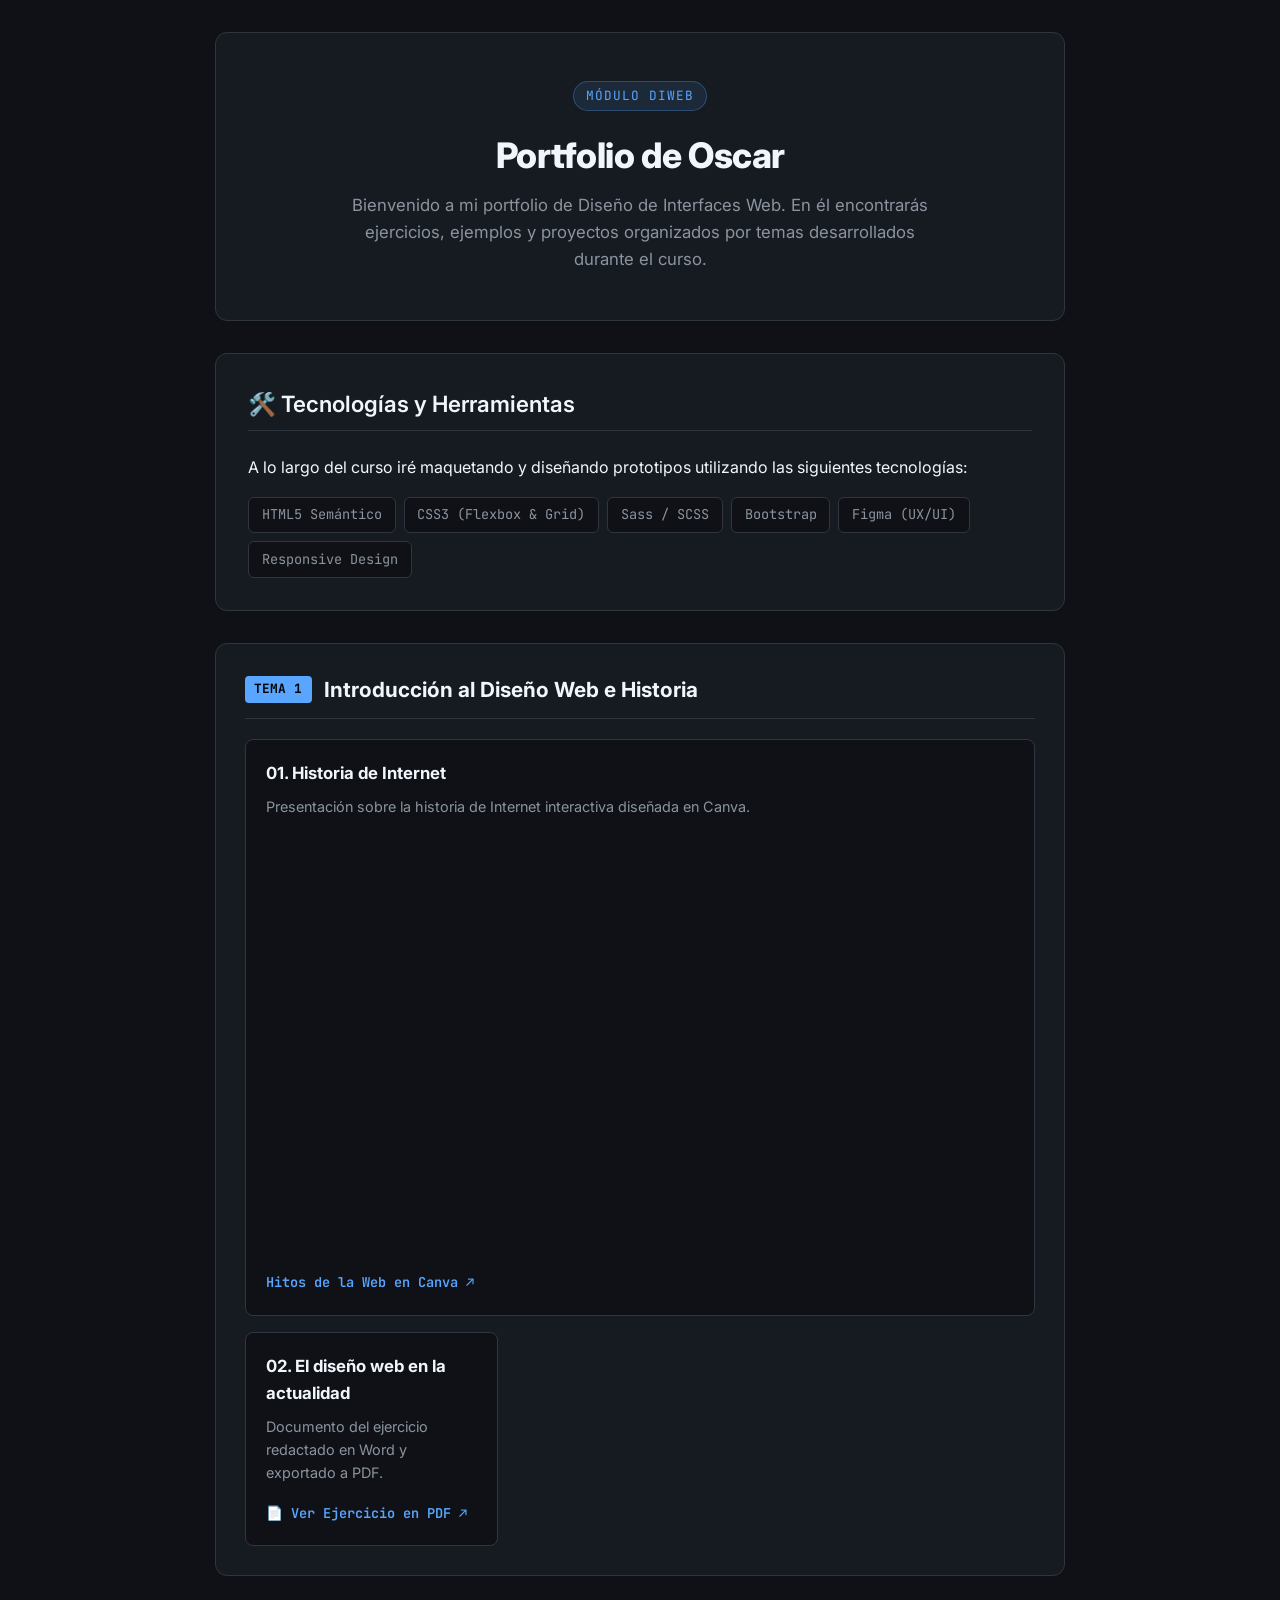
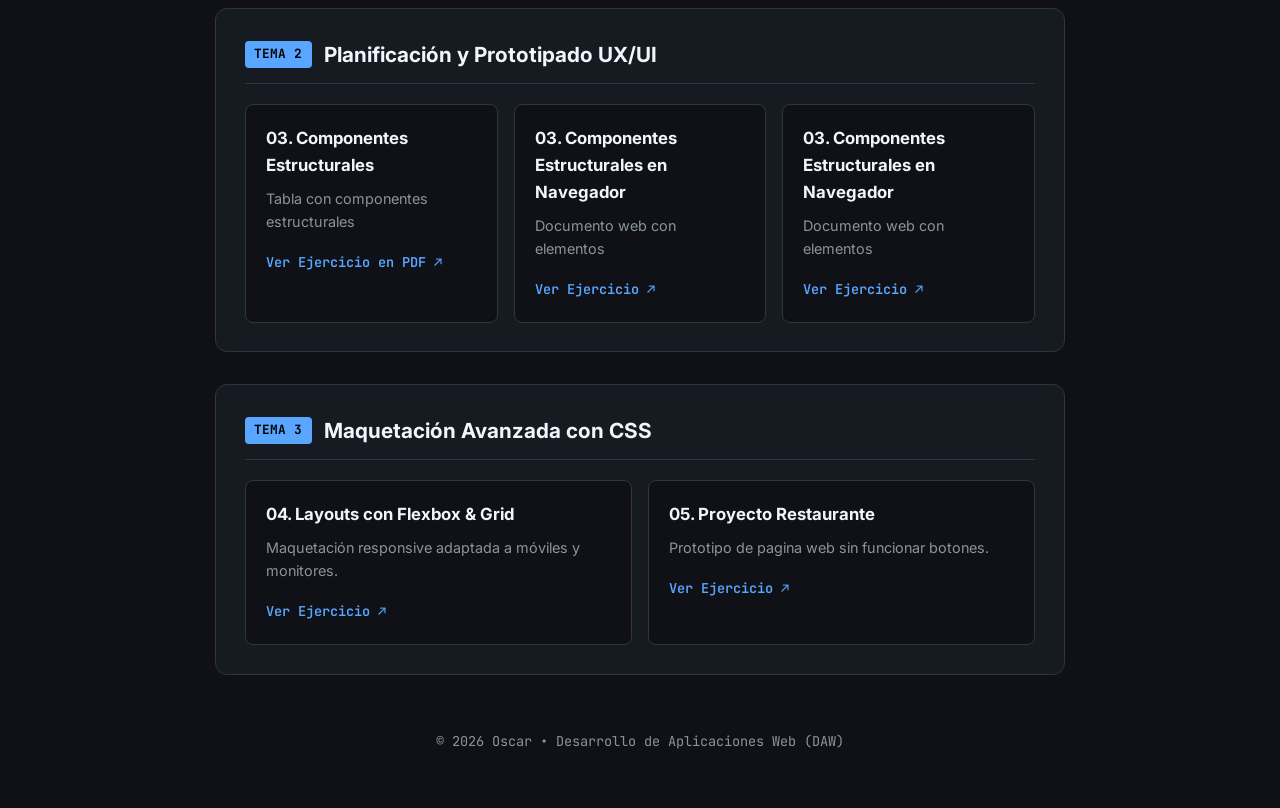
==== index.html @ 80ff9a22 "Update index.html" ====
<!DOCTYPE html>
<html lang="es">
<head>
  <meta charset="UTF-8">
  <meta name="viewport" content="width=device-width, initial-scale=1.0">
  <title>Portfolio de Oscar | DIWEB</title>

  <!-- Fuentes de Google Fonts (Inter & JetBrains Mono) -->
  <link rel="preconnect" href="https://fonts.googleapis.com">
  <link rel="preconnect" href="https://fonts.gstatic.com" crossorigin>
  <link href="https://fonts.googleapis.com/css2?family=Inter:wght@300;400;600;800&family=JetBrains+Mono:wght@400;600&display=swap" rel="stylesheet">

  <style>
    /* 1. VARIABLES GLOBALES (PALETA DE COLORES OSCURA) */
    :root {
      --bg-color: #0f1117;       /* Fondo principal ultra oscuro */
      --card-bg: #161b22;        /* Fondo para tarjetas/secciones */
      --card-border: #30363d;    /* Bordes sutiles estilo GitHub */
      --text-main: #f0f6fc;      /* Texto principal brillante */
      --text-muted: #8b949e;     /* Texto secundario/gris */
      --accent: #58a6ff;         /* Azul neón de acento */
      --accent-hover: #1f6feb;   /* Azul para hover */
      --font-body: 'Inter', sans-serif;
      --font-code: 'JetBrains Mono', monospace;
    }

    /* 2. RESET Y ESTILOS BASE */
    * {
      box-sizing: border-box;
      margin: 0;
      padding: 0;
    }

    body {
      background-color: var(--bg-color);
      color: var(--text-main);
      font-family: var(--font-body);
      line-height: 1.6;
      padding: 2rem 1rem;
    }

    /* 3. CONTENEDOR PRINCIPAL */
    .container {
      max-width: 850px;
      margin: 0 auto;
    }

    /* 4. CABECERA / HEADER */
    header {
      text-align: center;
      padding: 3rem 1.5rem;
      background-color: var(--card-bg);
      border: 1px solid var(--card-border);
      border-radius: 12px;
      margin-bottom: 2rem;
    }

    .badge {
      display: inline-block;
      font-family: var(--font-code);
      font-size: 0.8rem;
      color: var(--accent);
      background-color: rgba(88, 166, 255, 0.1);
      border: 1px solid rgba(88, 166, 255, 0.3);
      padding: 0.25rem 0.75rem;
      border-radius: 20px;
      margin-bottom: 1rem;
      text-transform: uppercase;
      letter-spacing: 1px;
    }

    header h1 {
      font-size: 2.2rem;
      font-weight: 800;
      letter-spacing: -0.5px;
      margin-bottom: 0.5rem;
    }

    header p {
      color: var(--text-muted);
      font-size: 1.05rem;
      max-width: 600px;
      margin: 0 auto;
    }

    /* 5. SECCIONES GENERALES Y TEMAS */
    section {
      background-color: var(--card-bg);
      border: 1px solid var(--card-border);
      border-radius: 12px;
      padding: 2rem;
      margin-bottom: 2rem;
    }

    section h2 {
      font-size: 1.4rem;
      font-weight: 600;
      margin-bottom: 1.5rem;
      border-bottom: 1px solid var(--card-border);
      padding-bottom: 0.5rem;
      color: var(--text-main);
    }

    /* 6. LISTA DE HABILIDADES Y TECNOLOGÍAS */
    .skills-grid {
      display: flex;
      flex-wrap: wrap;
      gap: 0.5rem;
      margin-top: 1rem;
    }

    .skill-tag {
      font-family: var(--font-code);
      font-size: 0.85rem;
      background-color: var(--bg-color);
      border: 1px solid var(--card-border);
      color: var(--text-muted);
      padding: 0.4rem 0.8rem;
      border-radius: 6px;
    }

    /* 7. ESTRUCTURA DE TEMAS Y PROYECTOS */
    .theme-block {
      background-color: var(--card-bg);
      border: 1px solid var(--card-border);
      border-radius: 12px;
      padding: 1.8rem;
      margin-bottom: 2rem;
    }

    .theme-header {
      display: flex;
      align-items: center;
      gap: 0.75rem;
      margin-bottom: 1.25rem;
      border-bottom: 1px solid var(--card-border);
      padding-bottom: 0.75rem;
    }

    .theme-badge {
      font-family: var(--font-code);
      font-size: 0.8rem;
      background-color: var(--accent);
      color: #000;
      font-weight: 700;
      padding: 0.2rem 0.6rem;
      border-radius: 4px;
    }

    .theme-title {
      font-size: 1.3rem;
      font-weight: 700;
    }

    /* REJILLA DE PROYECTOS DENTRO DEL TEMA */
    .projects-grid {
      display: grid;
      grid-template-columns: repeat(auto-fit, minmax(250px, 1fr));
      gap: 1rem;
    }

    .project-card {
      background-color: var(--bg-color);
      border: 1px solid var(--card-border);
      border-radius: 8px;
      padding: 1.25rem;
      transition: transform 0.2s ease, border-color 0.2s ease;
    }

    .project-card:hover {
      transform: translateY(-3px);
      border-color: var(--accent);
    }

    .project-card h3 {
      font-size: 1.05rem;
      margin-bottom: 0.5rem;
    }

    .project-card p {
      font-size: 0.9rem;
      color: var(--text-muted);
      margin-bottom: 1rem;
    }

    .project-link {
      display: inline-block;
      font-family: var(--font-code);
      font-size: 0.85rem;
      color: var(--accent);
      text-decoration: none;
      font-weight: 600;
    }

    .project-link:hover {
      text-decoration: underline;
    }

    /* 8. PIE DE PÁGINA */
    footer {
      text-align: center;
      padding: 1.5rem;
      color: var(--text-muted);
      font-size: 0.85rem;
      font-family: var(--font-code);
    }
  </style>
</head>
<body>

  <div class="container">
    
    <!-- CABECERA PRINCIPAL -->
    <header>
      <span class="badge">Módulo DIWEB</span>
      <h1>Portfolio de Oscar</h1>
      <p>Bienvenido a mi portfolio de Diseño de Interfaces Web. En él encontrarás ejercicios, ejemplos y proyectos organizados por temas desarrollados durante el curso.</p>
    </header>

    <main>
      <!-- SOBRE EL MÓDULO & TECNOLOGÍAS -->
      <section>
        <h2>🛠️ Tecnologías y Herramientas</h2>
        <p>A lo largo del curso iré maquetando y diseñando prototipos utilizando las siguientes tecnologías:</p>
        <div class="skills-grid">
          <span class="skill-tag">HTML5 Semántico</span>
          <span class="skill-tag">CSS3 (Flexbox & Grid)</span>
          <span class="skill-tag">Sass / SCSS</span>
          <span class="skill-tag">Bootstrap</span>
          <span class="skill-tag">Figma (UX/UI)</span>
          <span class="skill-tag">Responsive Design</span>
        </div>
      </section>

      <!-- ==================== TEMA 1 ==================== -->
      <div class="theme-block">
        <div class="theme-header">
          <span class="theme-badge">TEMA 1</span>
          <h2 class="theme-title">Introducción al Diseño Web e Historia</h2>
        </div>

        <div class="projects-grid">
          
          <!-- Proyecto 1 del Tema 1 -->
          <article class="project-card" style="grid-column: 1 / -1;">
            <h3>01. Historia de Internet</h3>
            <p>Presentación sobre la historia de Internet interactiva diseñada en Canva.</p>

            <div style="position: relative; width: 100%; height: 0; padding-top: 56.2500%; margin-top: 1em; margin-bottom: 0.9em; overflow: hidden; border-radius: 8px;">
              <iframe loading="lazy" style="position: absolute; width: 100%; height: 100%; top: 0; left: 0; border: none;" src="https://www.canva.com/design/DAHV6dtfiTc/GPhQsA9dNuWUrdmYhht5Hg/view?embed" allowfullscreen="allowfullscreen"></iframe>
            </div>
            
            <a href="https://www.canva.com/design/DAHV6dtfiTc/GPhQsA9dNuWUrdmYhht5Hg/view?utm_content=DAHV6dtfiTc&amp;utm_campaign=designshare&amp;utm_medium=embeds&amp;utm_source=link" target="_blank" rel="noopener" class="project-link">Hitos de la Web en Canva ↗</a>
          </article>

          <!-- Proyecto 2 del Tema 1 -->
          <article class="project-card">
            <h3>02. El diseño web en la actualidad</h3>
            <p>Documento del ejercicio redactado en Word y exportado a PDF.</p>
            <a href="https://drive.google.com/file/d/1jUkjvLG0Ak9WyNHF96f7BeFq7KXp5R-X/view?usp=sharing" target="_blank" rel="noopener" class="project-link">
              📄 Ver Ejercicio en PDF ↗
            </a>
          </article>

        </div>
      </div>


      <!-- ==================== TEMA 2 ==================== -->
      <div class="theme-block">
        <div class="theme-header">
          <span class="theme-badge">TEMA 2</span>
          <h2 class="theme-title">Planificación y Prototipado UX/UI</h2>
        </div>

        <div class="projects-grid">
          
          <!-- Proyecto 1 del Tema 2 -->
          <article class="project-card">
            <h3>03. Componentes Estructurales</h3>
            <p>Tabla con componentes estructurales</p>
            <a href="https://drive.google.com/file/d/1XSvVQbbe24VNZu1ozzf2onXozuYOJZ_R/view?usp=sharing" class="project-link">Ver Ejercicio en PDF ↗</a>
          </article>

           <!-- Proyecto 2 del Tema 2 -->
           <article class="project-card">
            <h3>03. Componentes Estructurales en Navegador</h3>
            <p>Documento web con elementos</p>
            <a href="https://drive.google.com/file/d/1rQASjc2bSQYMOa-mm0h4KJtgwrHYRLy-/view?usp=sharing" class="project-link">Ver Ejercicio ↗</a>
          </article>



           <!-- Proyecto 3 del Tema 2 -->
           <article class="project-card">
            <h3>03. Componentes Estructurales en Navegador</h3>
            <p>Documento web con elementos</p>
            <a href="https://drive.google.com/file/d/1uGXENGOuqmzugWQJdwUl3ntycuIKyIy3/view?usp=drive_link" class="project-link">Ver Ejercicio ↗</a>
          </article>



          
        </div>
      </div>


      <!-- ==================== TEMA 3 ==================== -->
      <div class="theme-block">
        <div class="theme-header">
          <span class="theme-badge">TEMA 3</span>
          <h2 class="theme-title">Maquetación Avanzada con CSS</h2>
        </div>

        <div class="projects-grid">
          
          <!-- Proyecto 1 del Tema 3 -->
          <article class="project-card">
            <h3>04. Layouts con Flexbox & Grid</h3>
            <p>Maquetación responsive adaptada a móviles y monitores.</p>
            <a href="#" class="project-link">Ver Ejercicio ↗</a>
          </article>

          <!-- Proyecto 2 del Tema 3 -->
          <article class="project-card">
            <h3>05. Proyecto Restaurante</h3>
            <p>Prototipo de pagina web sin funcionar botones.</p>
            <a href="https://www.figma.com/proto/8K8dsoyiMzKllONVTYJ61p/Sin-t%C3%ADtulo?node-id=2-4290&p=f&t=cZ9uDvxiJ8U17oTL-1&scaling=min-zoom&content-scaling=fixed&page-id=0%3A1" class="project-link">Ver Ejercicio ↗</a>
            <p></p>
          
          </article>

        </div>
      </div>

    </main>

    <!-- PIE DE PÁGINA -->
    <footer>
      <p>© 2026 Oscar • Desarrollo de Aplicaciones Web (DAW)</p>
    </footer>

  </div>

</body>
</html>
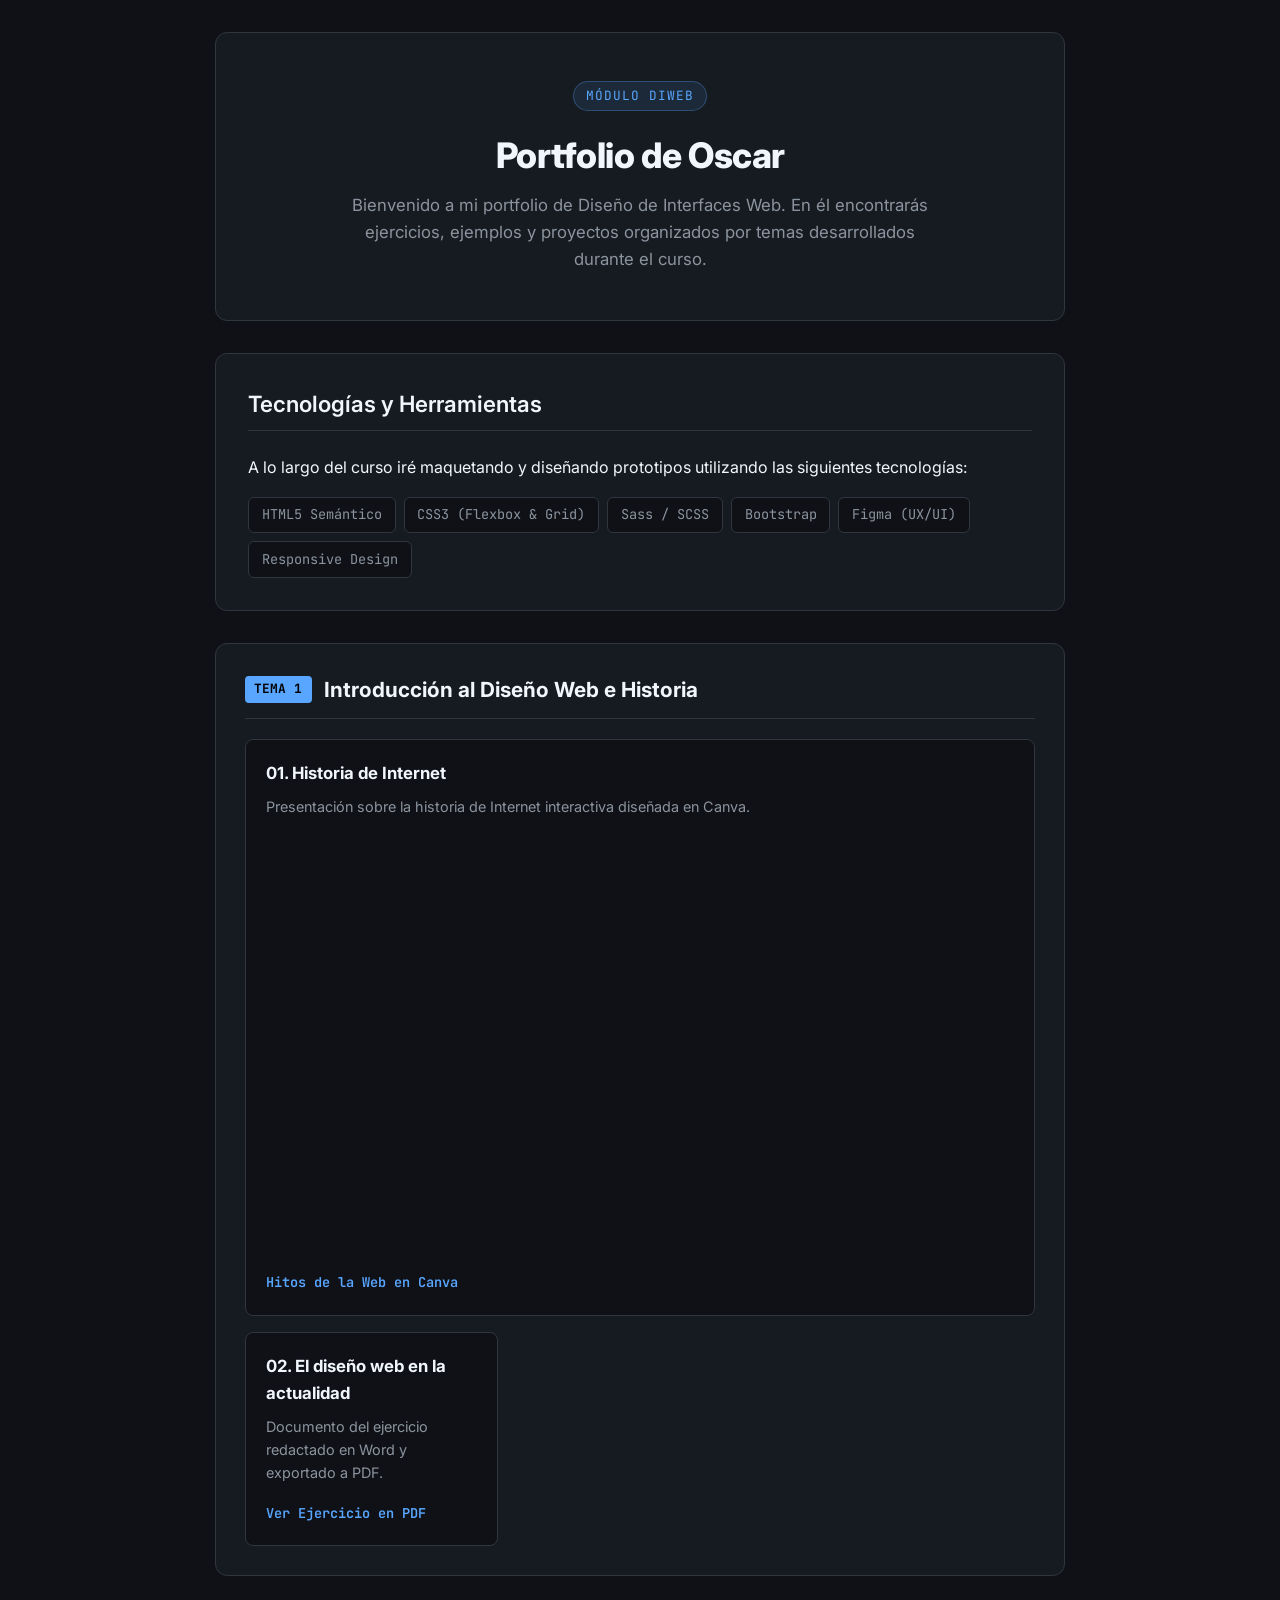
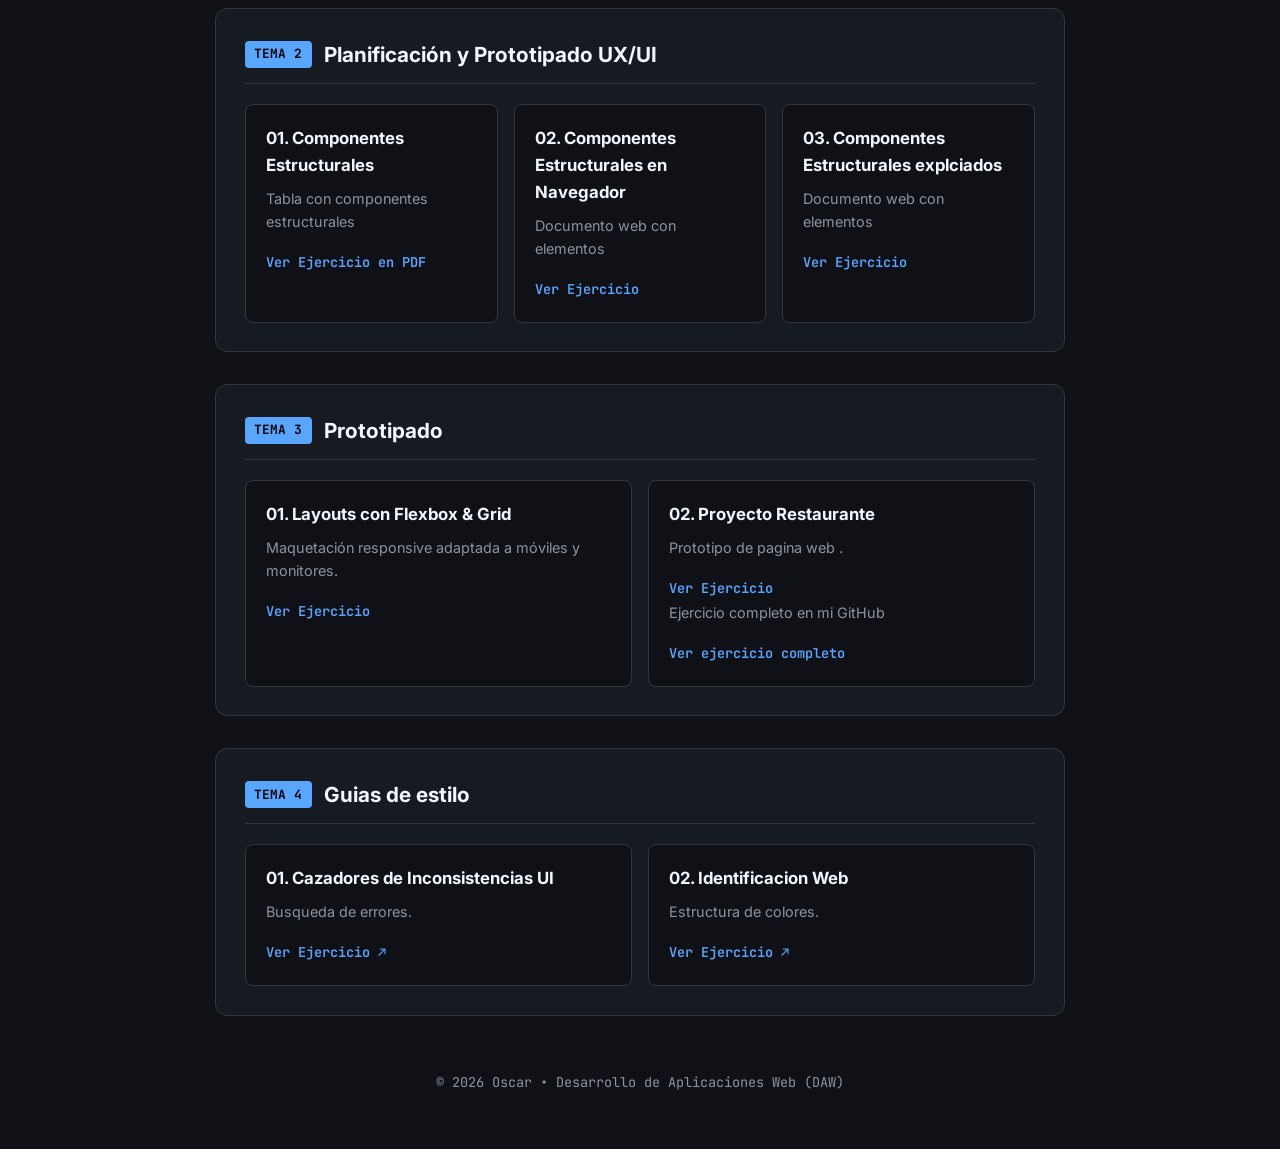
==== commit 54564437: "Update index.html" ====
--- a/index.html
+++ b/index.html
@@ -220,7 +220,7 @@
     <main>
       <!-- SOBRE EL MÓDULO & TECNOLOGÍAS -->
       <section>
-        <h2>🛠️ Tecnologías y Herramientas</h2>
+        <h2> Tecnologías y Herramientas</h2>
         <p>A lo largo del curso iré maquetando y diseñando prototipos utilizando las siguientes tecnologías:</p>
         <div class="skills-grid">
           <span class="skill-tag">HTML5 Semántico</span>
@@ -250,7 +250,7 @@
               <iframe loading="lazy" style="position: absolute; width: 100%; height: 100%; top: 0; left: 0; border: none;" src="https://www.canva.com/design/DAHV6dtfiTc/GPhQsA9dNuWUrdmYhht5Hg/view?embed" allowfullscreen="allowfullscreen"></iframe>
             </div>
             
-            <a href="https://www.canva.com/design/DAHV6dtfiTc/GPhQsA9dNuWUrdmYhht5Hg/view?utm_content=DAHV6dtfiTc&amp;utm_campaign=designshare&amp;utm_medium=embeds&amp;utm_source=link" target="_blank" rel="noopener" class="project-link">Hitos de la Web en Canva ↗</a>
+            <a href="https://www.canva.com/design/DAHV6dtfiTc/GPhQsA9dNuWUrdmYhht5Hg/view?utm_content=DAHV6dtfiTc&amp;utm_campaign=designshare&amp;utm_medium=embeds&amp;utm_source=link" target="_blank" rel="noopener" class="project-link">Hitos de la Web en Canva </a>
           </article>
 
           <!-- Proyecto 2 del Tema 1 -->
@@ -258,7 +258,7 @@
             <h3>02. El diseño web en la actualidad</h3>
             <p>Documento del ejercicio redactado en Word y exportado a PDF.</p>
             <a href="https://drive.google.com/file/d/1jUkjvLG0Ak9WyNHF96f7BeFq7KXp5R-X/view?usp=sharing" target="_blank" rel="noopener" class="project-link">
-              📄 Ver Ejercicio en PDF ↗
+               Ver Ejercicio en PDF 
             </a>
           </article>
 
@@ -277,25 +277,25 @@
           
           <!-- Proyecto 1 del Tema 2 -->
           <article class="project-card">
-            <h3>03. Componentes Estructurales</h3>
+            <h3>01. Componentes Estructurales</h3>
             <p>Tabla con componentes estructurales</p>
-            <a href="https://drive.google.com/file/d/1XSvVQbbe24VNZu1ozzf2onXozuYOJZ_R/view?usp=sharing" class="project-link">Ver Ejercicio en PDF ↗</a>
+            <a href="https://drive.google.com/file/d/1XSvVQbbe24VNZu1ozzf2onXozuYOJZ_R/view?usp=sharing" class="project-link">Ver Ejercicio en PDF </a>
           </article>
 
            <!-- Proyecto 2 del Tema 2 -->
            <article class="project-card">
-            <h3>03. Componentes Estructurales en Navegador</h3>
+            <h3>02. Componentes Estructurales en Navegador</h3>
             <p>Documento web con elementos</p>
-            <a href="https://drive.google.com/file/d/1rQASjc2bSQYMOa-mm0h4KJtgwrHYRLy-/view?usp=sharing" class="project-link">Ver Ejercicio ↗</a>
+            <a href="https://drive.google.com/file/d/1rQASjc2bSQYMOa-mm0h4KJtgwrHYRLy-/view?usp=sharing" class="project-link">Ver Ejercicio </a>
           </article>
 
 
 
            <!-- Proyecto 3 del Tema 2 -->
            <article class="project-card">
-            <h3>03. Componentes Estructurales en Navegador</h3>
+            <h3>03. Componentes Estructurales explciados</h3>
             <p>Documento web con elementos</p>
-            <a href="https://drive.google.com/file/d/1uGXENGOuqmzugWQJdwUl3ntycuIKyIy3/view?usp=drive_link" class="project-link">Ver Ejercicio ↗</a>
+            <a href="https://drive.google.com/file/d/1uGXENGOuqmzugWQJdwUl3ntycuIKyIy3/view?usp=drive_link" class="project-link">Ver Ejercicio </a>
           </article>
 
 
@@ -309,29 +309,61 @@
       <div class="theme-block">
         <div class="theme-header">
           <span class="theme-badge">TEMA 3</span>
-          <h2 class="theme-title">Maquetación Avanzada con CSS</h2>
+          <h2 class="theme-title">Prototipado</h2>
         </div>
 
         <div class="projects-grid">
           
           <!-- Proyecto 1 del Tema 3 -->
           <article class="project-card">
-            <h3>04. Layouts con Flexbox & Grid</h3>
+            <h3>01. Layouts con Flexbox & Grid</h3>
             <p>Maquetación responsive adaptada a móviles y monitores.</p>
-            <a href="#" class="project-link">Ver Ejercicio ↗</a>
+            <a href="#" class="project-link">Ver Ejercicio </a>
           </article>
 
           <!-- Proyecto 2 del Tema 3 -->
           <article class="project-card">
-            <h3>05. Proyecto Restaurante</h3>
-            <p>Prototipo de pagina web sin funcionar botones.</p>
-            <a href="https://www.figma.com/proto/8K8dsoyiMzKllONVTYJ61p/Sin-t%C3%ADtulo?node-id=2-4290&p=f&t=cZ9uDvxiJ8U17oTL-1&scaling=min-zoom&content-scaling=fixed&page-id=0%3A1" class="project-link">Ver Ejercicio ↗</a>
-            <p></p>
+            <h3>02. Proyecto Restaurante</h3>
+            <p>Prototipo de pagina web .</p>
+            <a href="https://www.figma.com/design/8K8dsoyiMzKllONVTYJ61p/Sin-t%C3%ADtulo?node-id=0-1&t=EX9Njap0igId7Wkn-1" class="project-link">Ver Ejercicio </a>
+            <p>Ejercicio completo en mi GitHub</p>
+            <a href= "https://github.com/Oscar0000000/diweb/tree/main/Tema3" class="project-link">Ver ejercicio completo</a>
           
           </article>
 
         </div>
       </div>
+
+       <!-- ==================== TEMA 4 ==================== -->
+      <div class="theme-block">
+        <div class="theme-header">
+          <span class="theme-badge">TEMA 4</span>
+          <h2 class="theme-title">Guias de estilo</h2>
+        </div>
+
+        <div class="projects-grid">
+          
+          <!-- Proyecto 1 del Tema 4 -->
+          <article class="project-card">
+            <h3>01. Cazadores de Inconsistencias UI</h3>
+            <p>Busqueda de errores.</p>
+            <a href="https://drive.google.com/file/d/1JCtln67FTnsUukbg9FQ-NJ4gZtXNB45B/view?usp=drive_link" class="project-link">Ver Ejercicio ↗</a>
+          </article>
+
+
+           <!-- Proyecto 2 del Tema 4 -->
+          <article class="project-card">
+            <h3>02. Identificacion Web</h3>
+            <p>Estructura de colores.</p>
+            <a href="https://drive.google.com/file/d/1pKhh4jrunPAY11sIwNR4W3HjCVJGJVP-/view?usp=drive_link" class="project-link">Ver Ejercicio ↗</a>
+          </article>
+
+
+
+
+
+
+      
 
     </main>
 
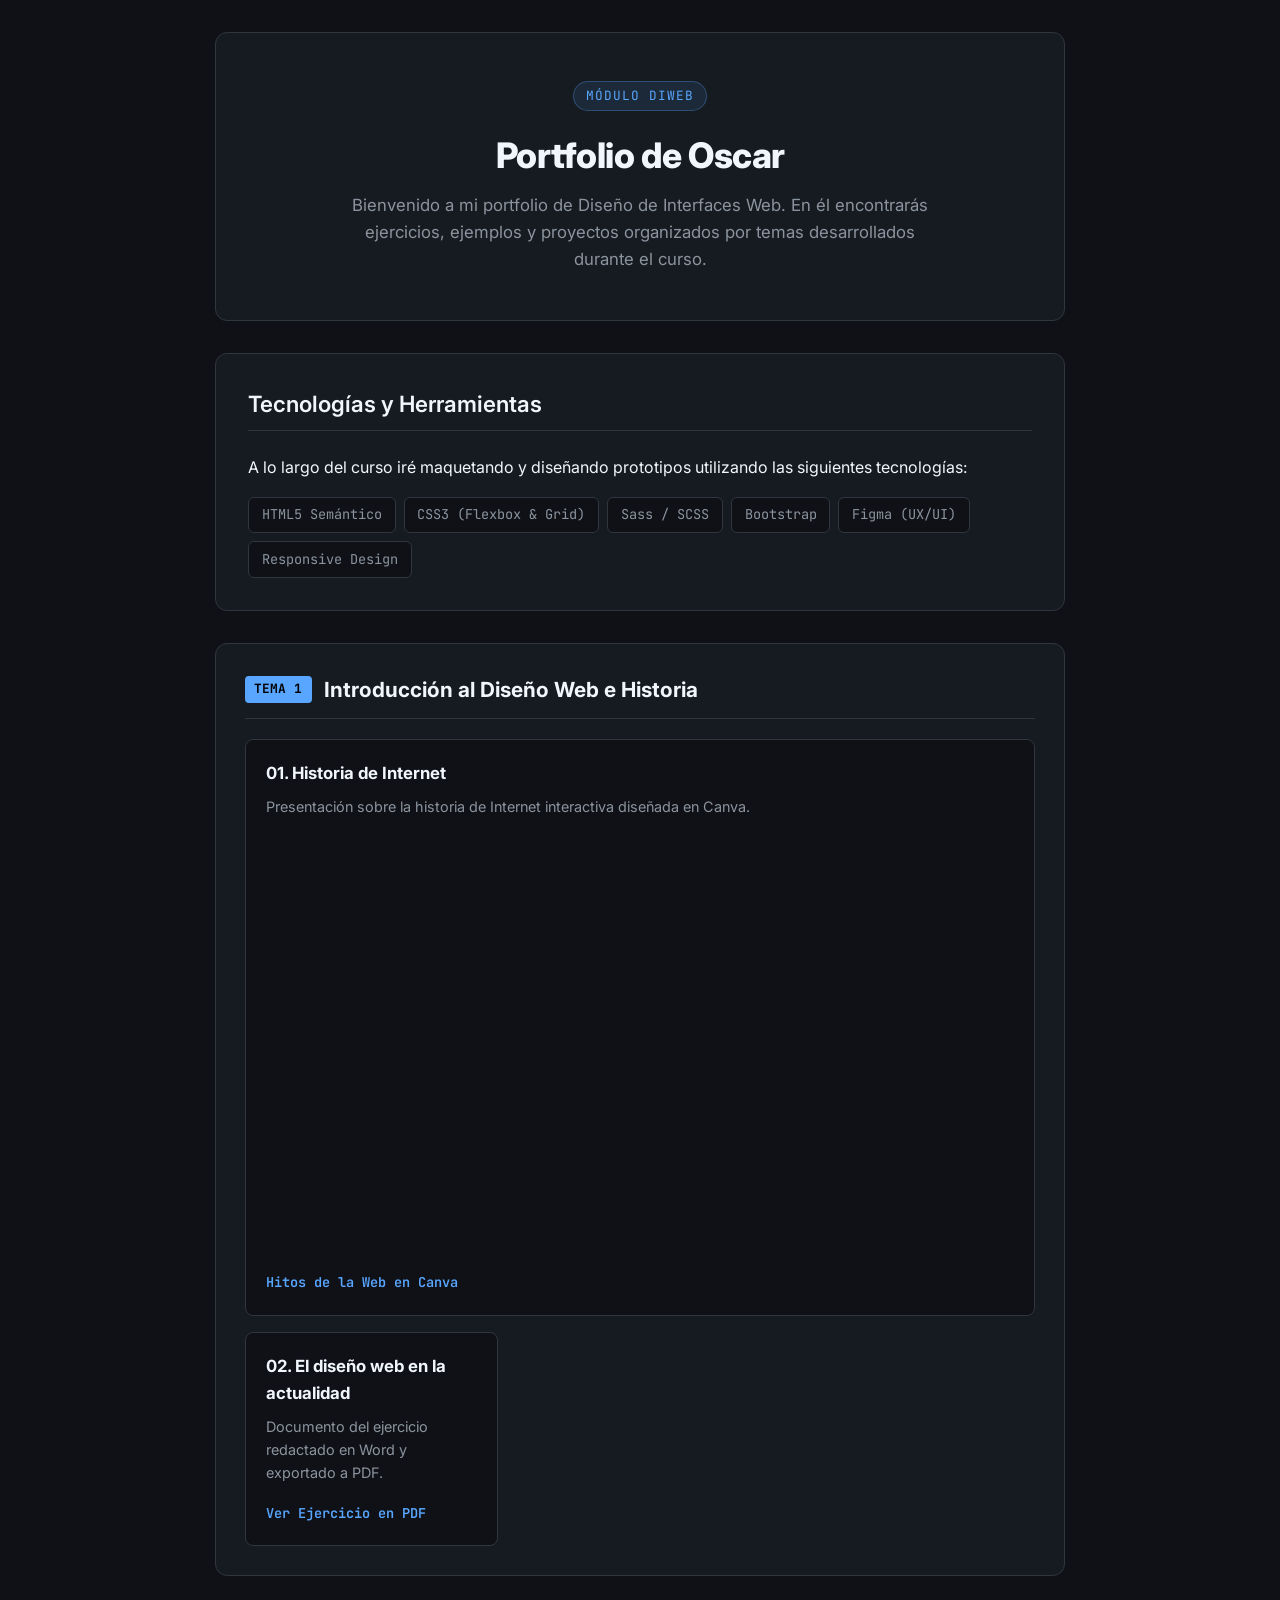
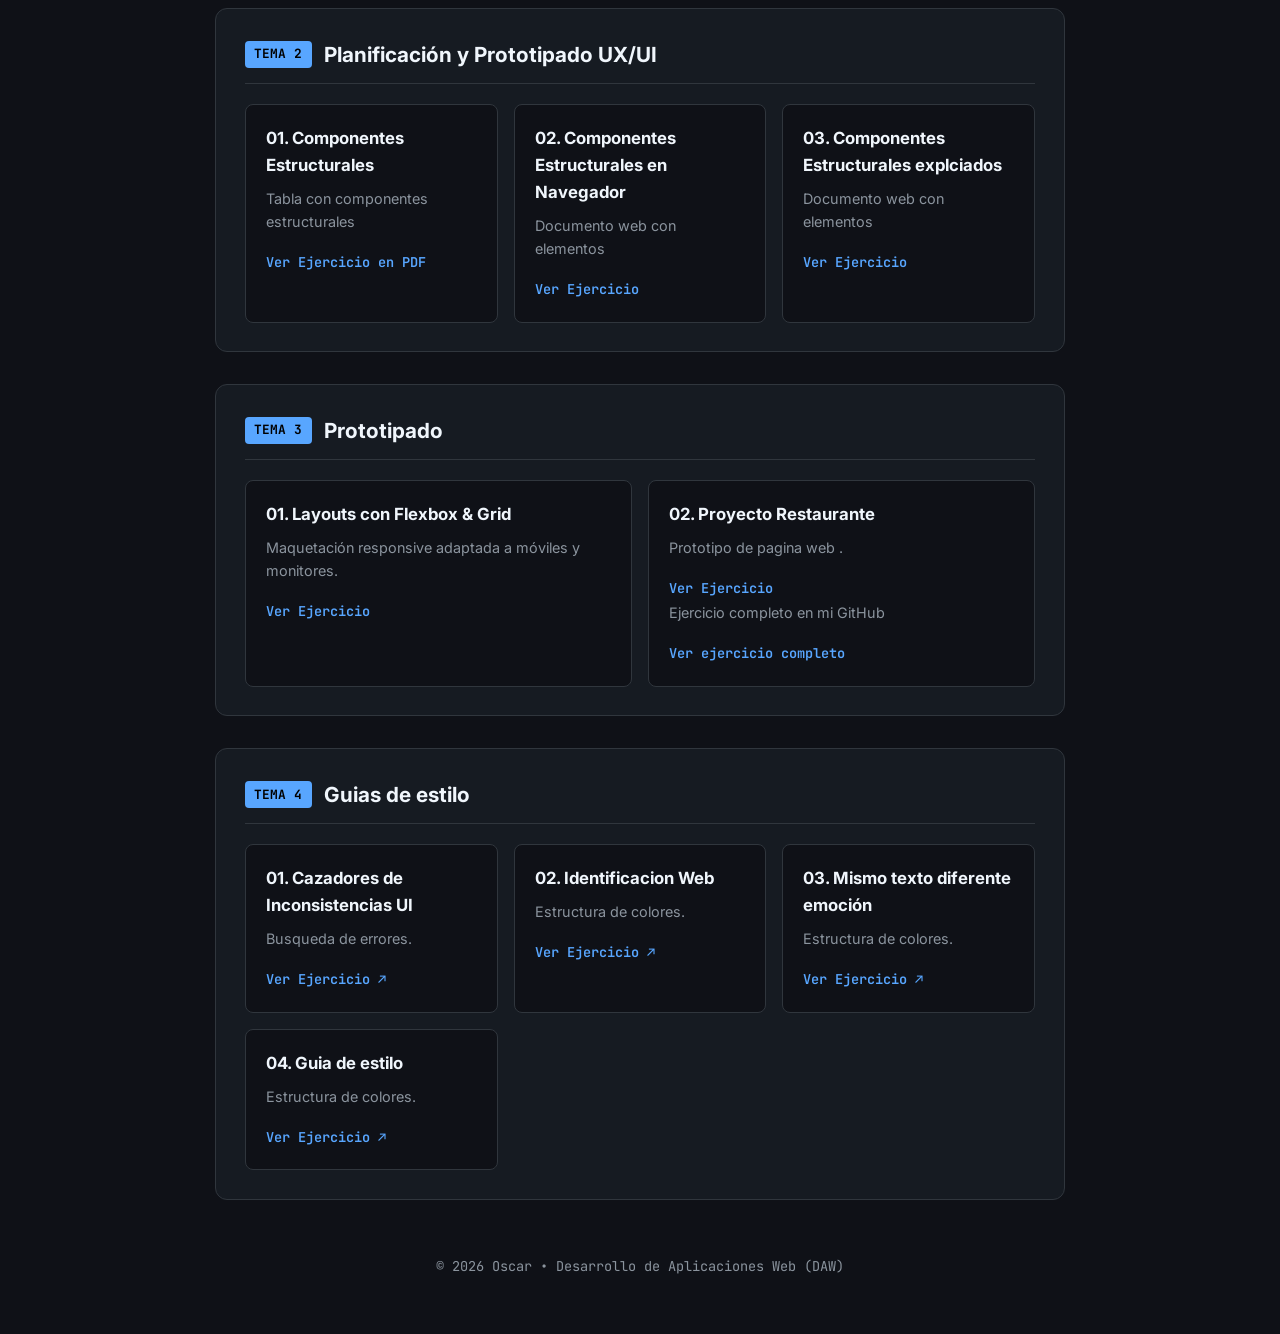
==== commit 347747b5: "Update index.html" ====
--- a/index.html
+++ b/index.html
@@ -359,6 +359,21 @@
           </article>
 
 
+              <!-- Proyecto 3 del Tema 4 -->
+          <article class="project-card">
+            <h3>03. Mismo texto diferente emoción</h3>
+            <p>Estructura de colores.</p>
+            <a href="https://drive.google.com/file/d/1spja1qVPmUTk3IHwBFKYUQA6D6mhUy1r/view?usp=drive_link" class="project-link">Ver Ejercicio ↗</a>
+          </article>
+
+
+
+               <!-- Proyecto 4 del Tema 4 -->
+          <article class="project-card">
+            <h3>04. Guia de estilo</h3>
+            <p>Estructura de colores.</p>
+            <a href="https://www.figma.com/design/1Xg6j1XhgMl0igziYNbI8j/Sin-t%C3%ADtulo?node-id=0-1&t=hwxebZGVGwpnTAFQ-1" class="project-link">Ver Ejercicio ↗</a>
+          </article>
 
 
 
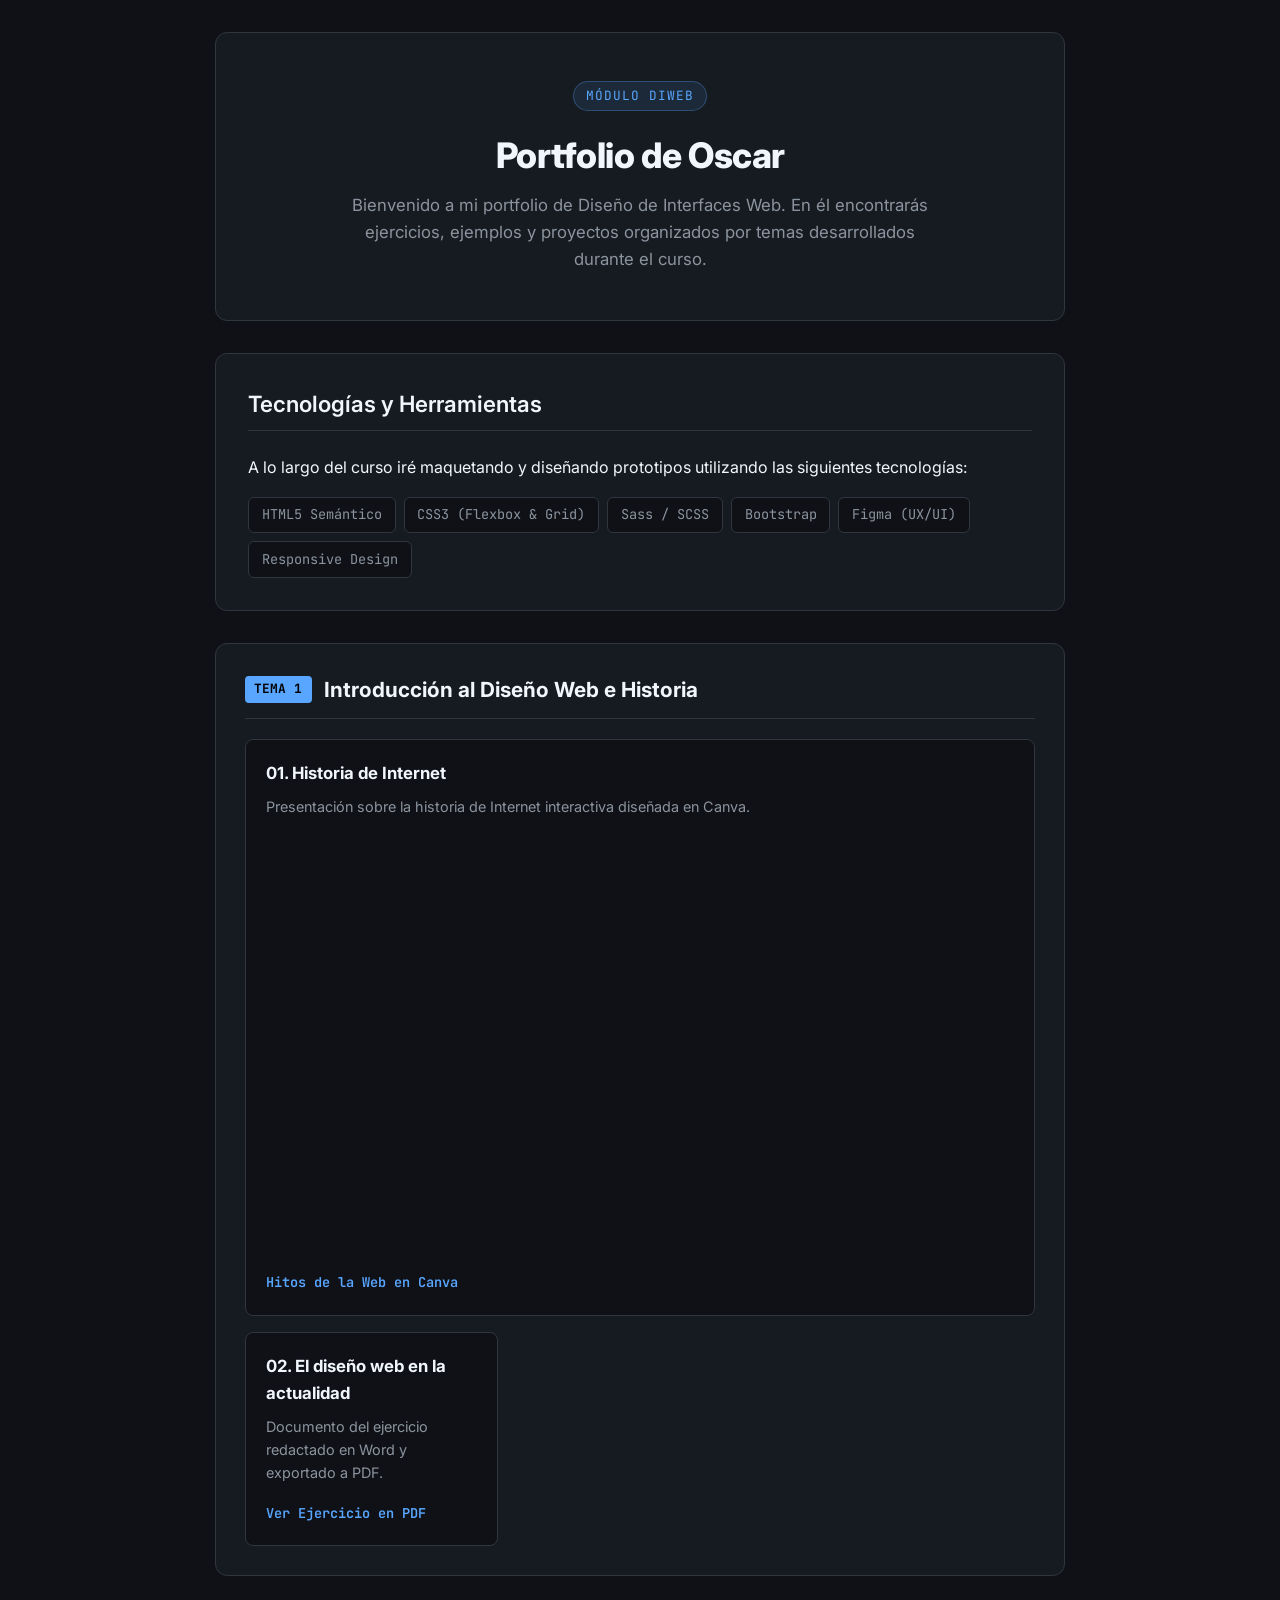
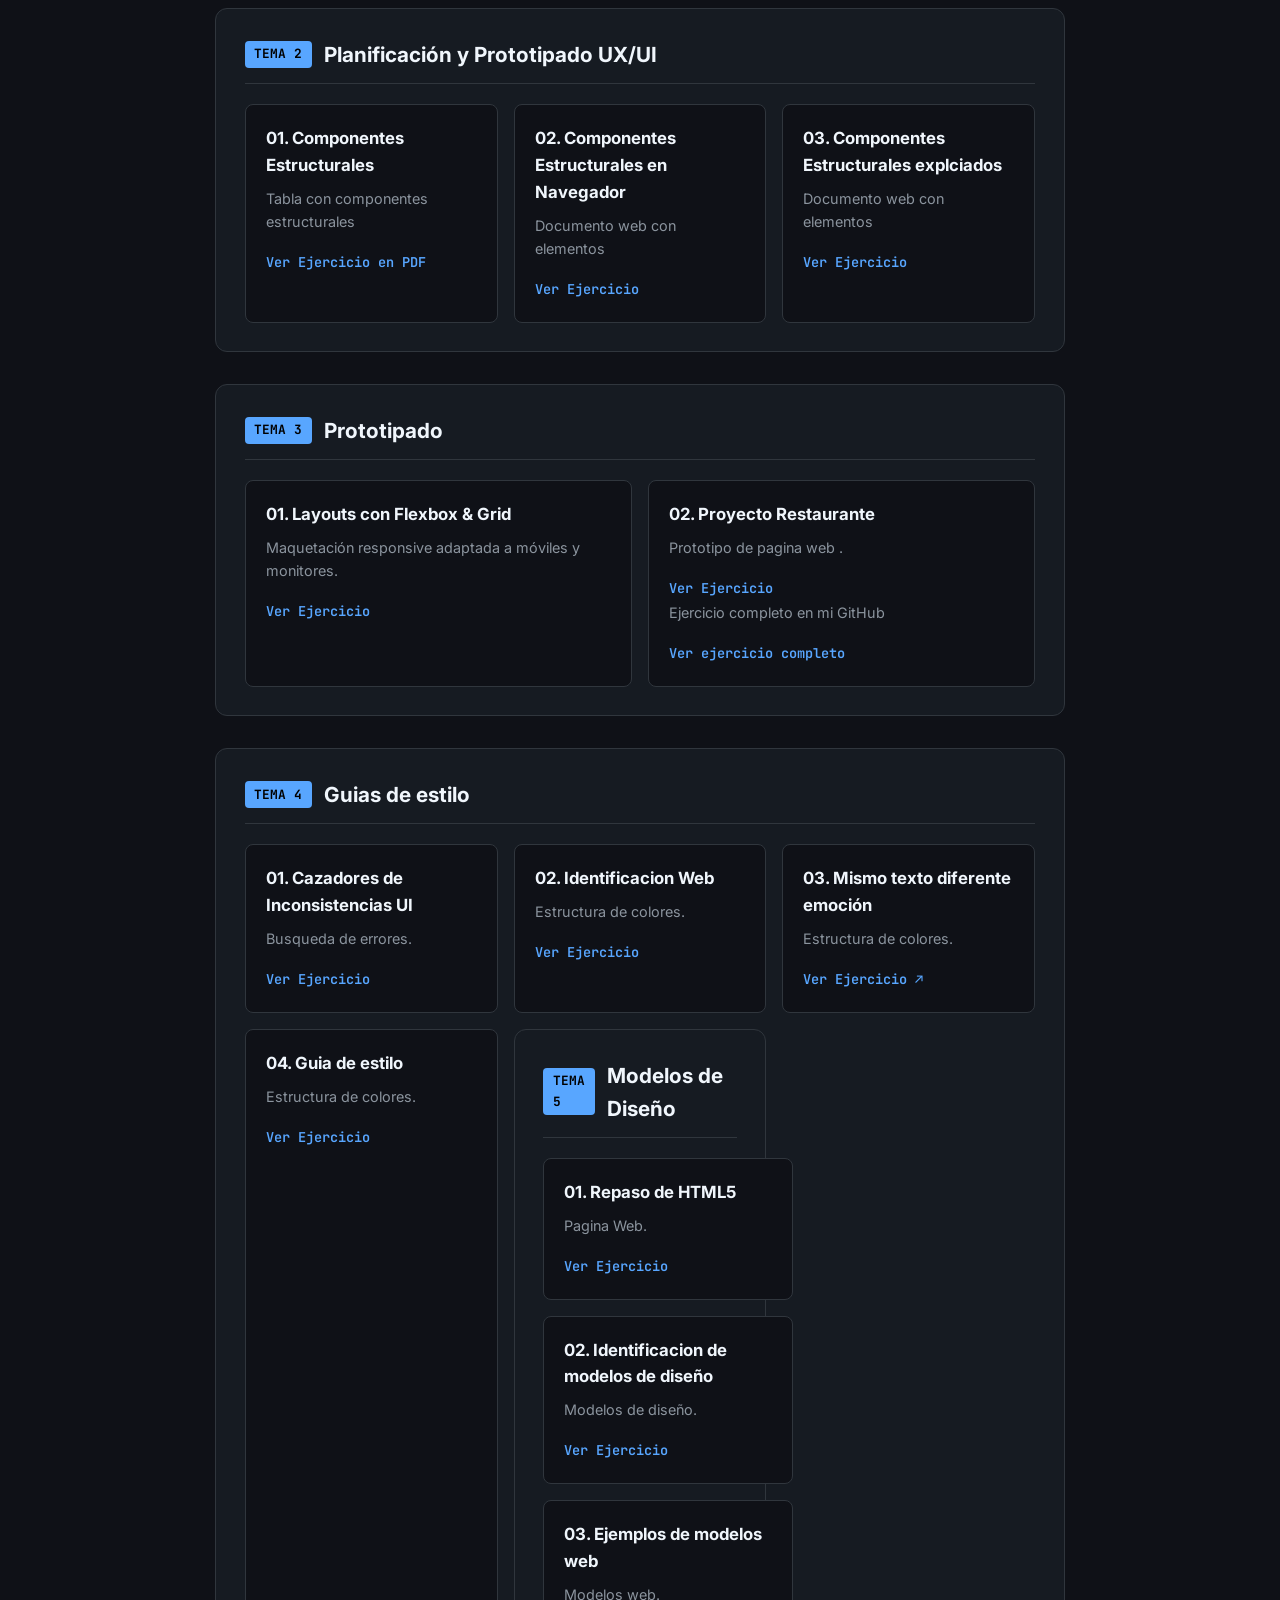
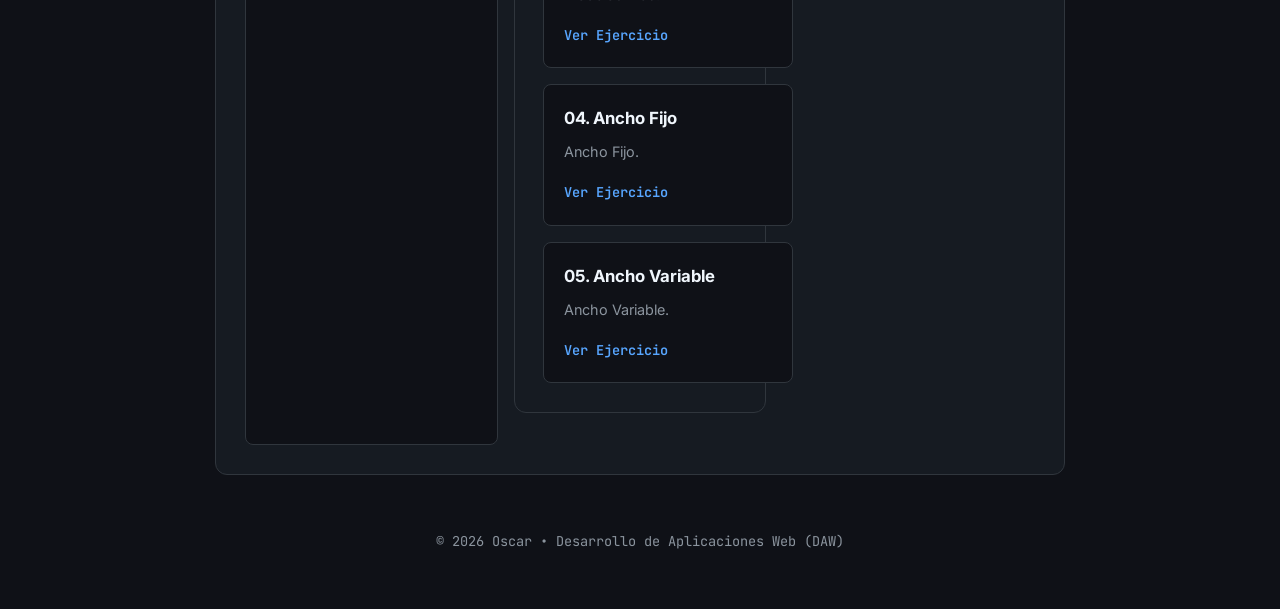
==== commit 474fdacf: "Update project links and add Tema 5 section Subidos los ejercicios del Tema 5" ====
--- a/index.html
+++ b/index.html
@@ -347,7 +347,7 @@
           <article class="project-card">
             <h3>01. Cazadores de Inconsistencias UI</h3>
             <p>Busqueda de errores.</p>
-            <a href="https://drive.google.com/file/d/1JCtln67FTnsUukbg9FQ-NJ4gZtXNB45B/view?usp=drive_link" class="project-link">Ver Ejercicio ↗</a>
+            <a href="https://drive.google.com/file/d/1JCtln67FTnsUukbg9FQ-NJ4gZtXNB45B/view?usp=drive_link" class="project-link">Ver Ejercicio </a>
           </article>
 
 
@@ -355,7 +355,7 @@
           <article class="project-card">
             <h3>02. Identificacion Web</h3>
             <p>Estructura de colores.</p>
-            <a href="https://drive.google.com/file/d/1pKhh4jrunPAY11sIwNR4W3HjCVJGJVP-/view?usp=drive_link" class="project-link">Ver Ejercicio ↗</a>
+            <a href="https://drive.google.com/file/d/1pKhh4jrunPAY11sIwNR4W3HjCVJGJVP-/view?usp=drive_link" class="project-link">Ver Ejercicio </a>
           </article>
 
 
@@ -372,13 +372,68 @@
           <article class="project-card">
             <h3>04. Guia de estilo</h3>
             <p>Estructura de colores.</p>
-            <a href="https://www.figma.com/design/1Xg6j1XhgMl0igziYNbI8j/Sin-t%C3%ADtulo?node-id=0-1&t=hwxebZGVGwpnTAFQ-1" class="project-link">Ver Ejercicio ↗</a>
-          </article>
-
-
-
-
-      
+            <a href="https://www.figma.com/design/1Xg6j1XhgMl0igziYNbI8j/Sin-t%C3%ADtulo?node-id=0-1&t=hwxebZGVGwpnTAFQ-1" class="project-link">Ver Ejercicio </a>
+          </article>
+
+
+
+
+          
+       <!-- ==================== TEMA 5 ==================== -->
+      <div class="theme-block">
+        <div class="theme-header">
+          <span class="theme-badge">TEMA 5</span>
+          <h2 class="theme-title">Modelos de Diseño</h2>
+        </div>
+
+        <div class="projects-grid">
+          
+          <!-- Proyecto 1 del Tema 5 -->
+          <article class="project-card">
+            <h3>01. Repaso de HTML5</h3>
+            <p>Pagina Web.</p>
+            <a href="https://github.com/Oscar0000000/diweb/blob/main/Tema5/Ejercicios/index.html" class="project-link">Ver Ejercicio </a>
+          </article>
+
+
+
+
+             <!-- Proyecto 2 del Tema 5 -->
+          <article class="project-card">
+            <h3>02. Identificacion de modelos de diseño</h3>
+            <p>Modelos de diseño.</p>
+            <a href="https://drive.google.com/file/d/1v0qFkaJB70ltZ_8s1qJBWIat29FObhGj/view?usp=drive_link" class="project-link">Ver Ejercicio </a>
+          </article>
+
+
+
+                <!-- Proyecto 3 del Tema 5 -->
+          <article class="project-card">
+            <h3>03. Ejemplos de modelos web</h3>
+            <p>Modelos web.</p>
+            <a href="https://drive.google.com/file/d/1PpeJ5r4Mz4SBjvfogUQ7V6C_MuXmrwqS/view?usp=drive_link" class="project-link">Ver Ejercicio </a>
+          </article>
+
+
+
+          
+                <!-- Proyecto 4 del Tema 5 -->
+          <article class="project-card">
+            <h3>04. Ancho Fijo</h3>
+            <p>Ancho Fijo.</p>
+            <a href="https://github.com/Oscar0000000/diweb/blob/main/Tema5/Ejercicios/Ancho_fijo.html" class="project-link">Ver Ejercicio </a>
+          </article>
+
+
+
+            
+                <!-- Proyecto 5 del Tema 5 -->
+          <article class="project-card">
+            <h3>05. Ancho Variable</h3>
+            <p>Ancho Variable.</p>
+            <a href="https://github.com/Oscar0000000/diweb/blob/main/Tema5/Ejercicios/Ancho_variable.html" class="project-link">Ver Ejercicio </a>
+          </article>
+
 
     </main>
 
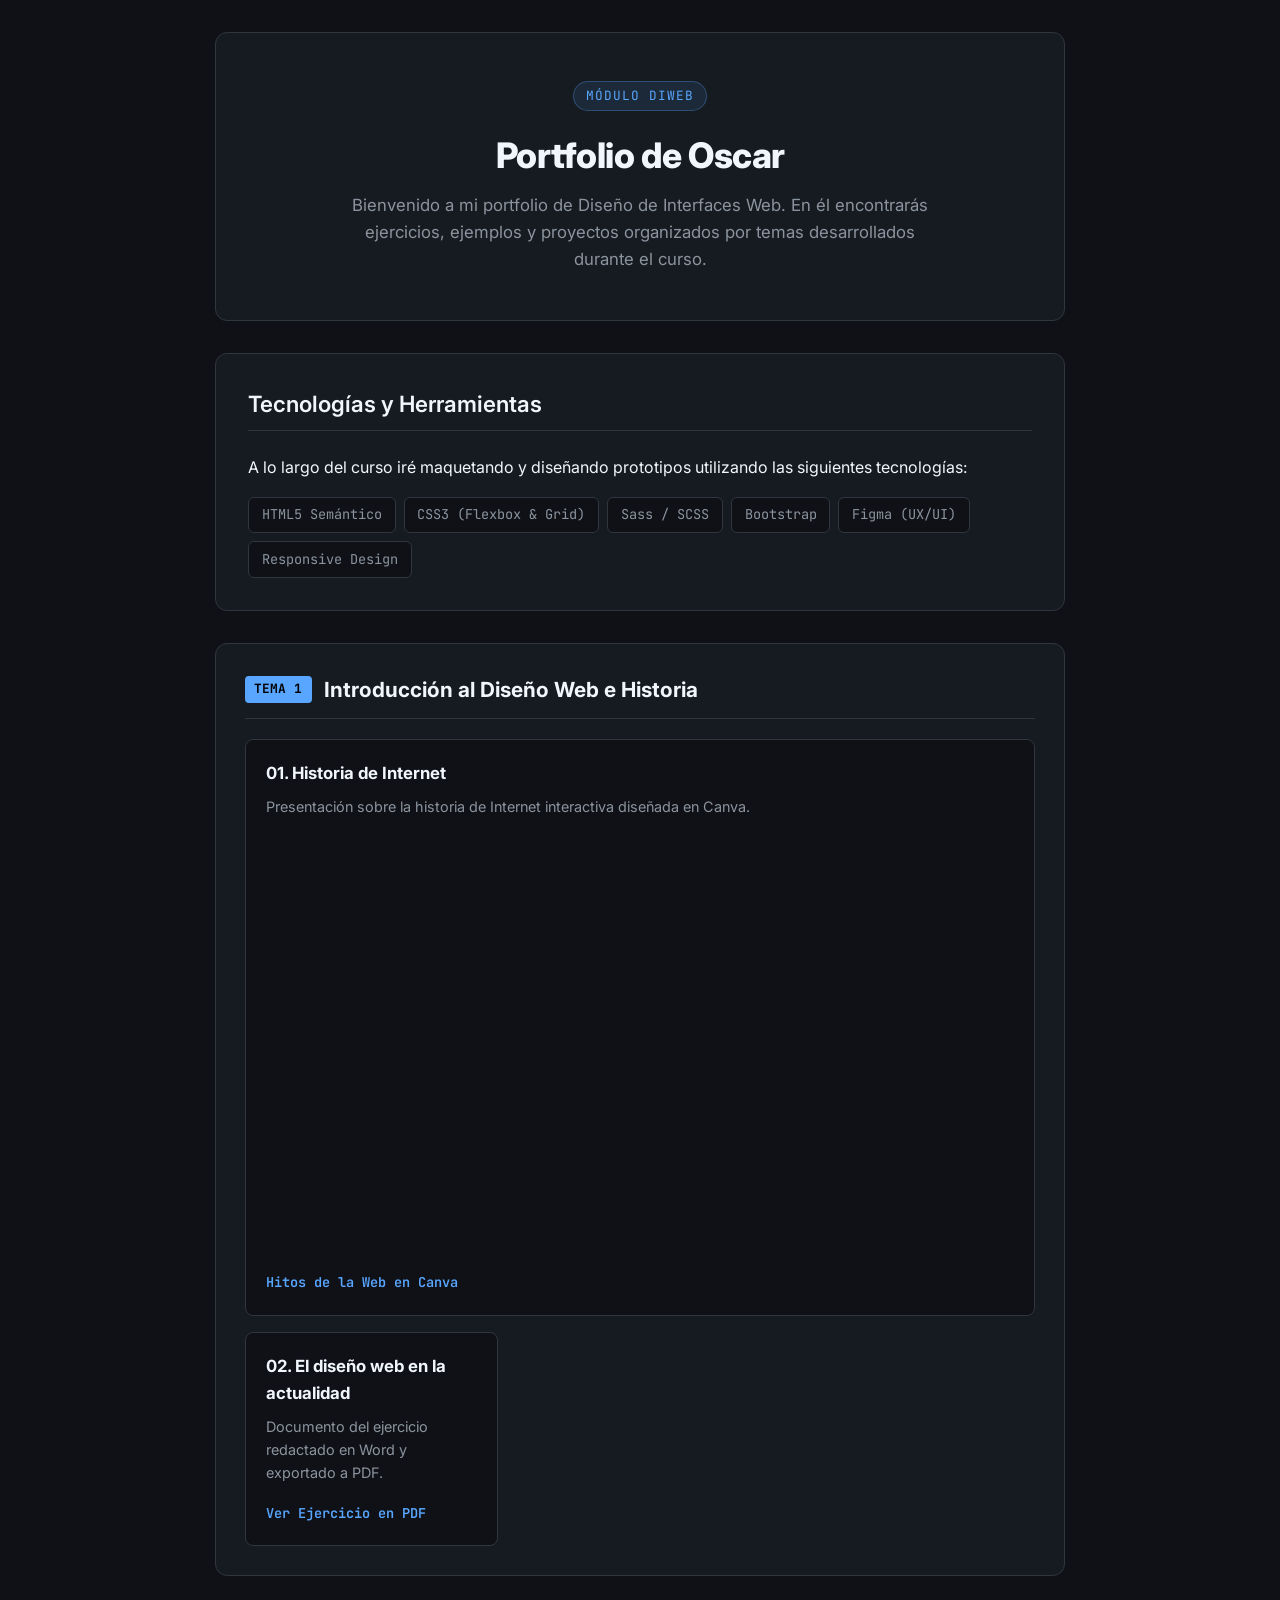
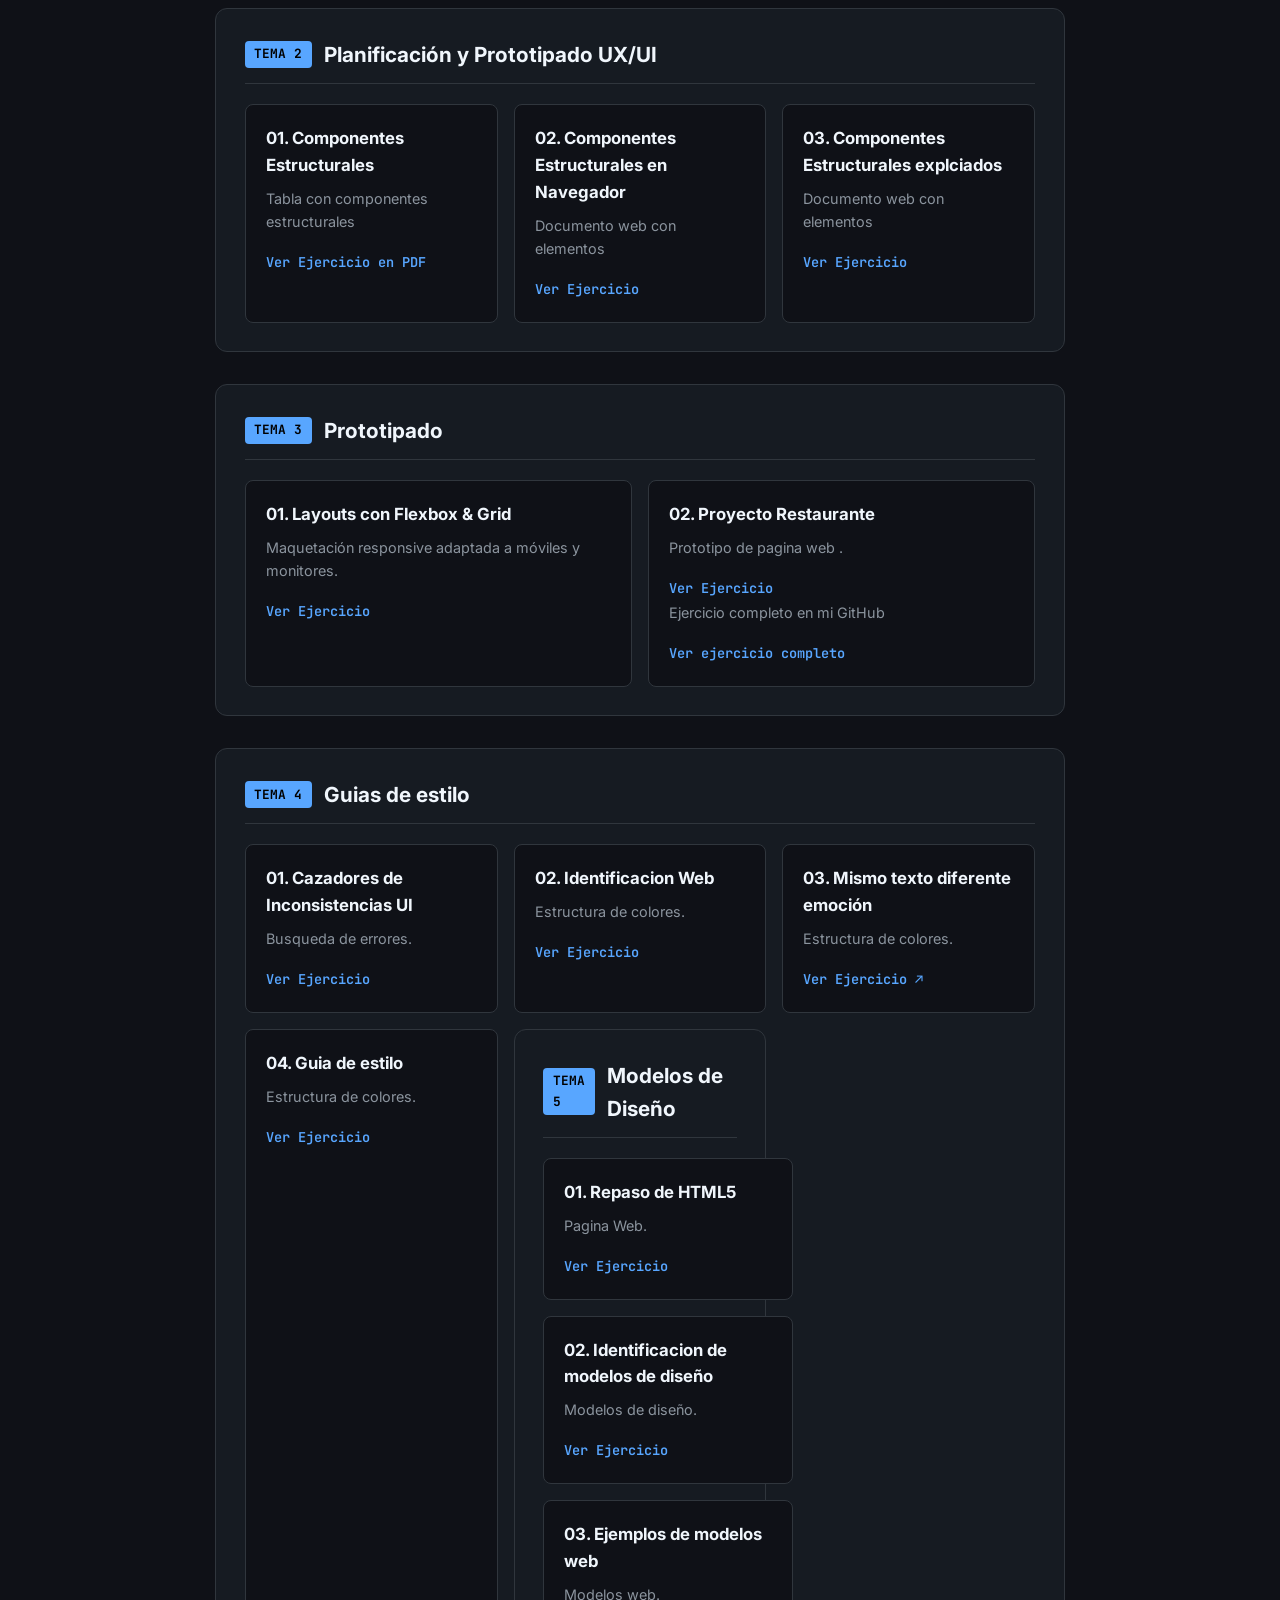
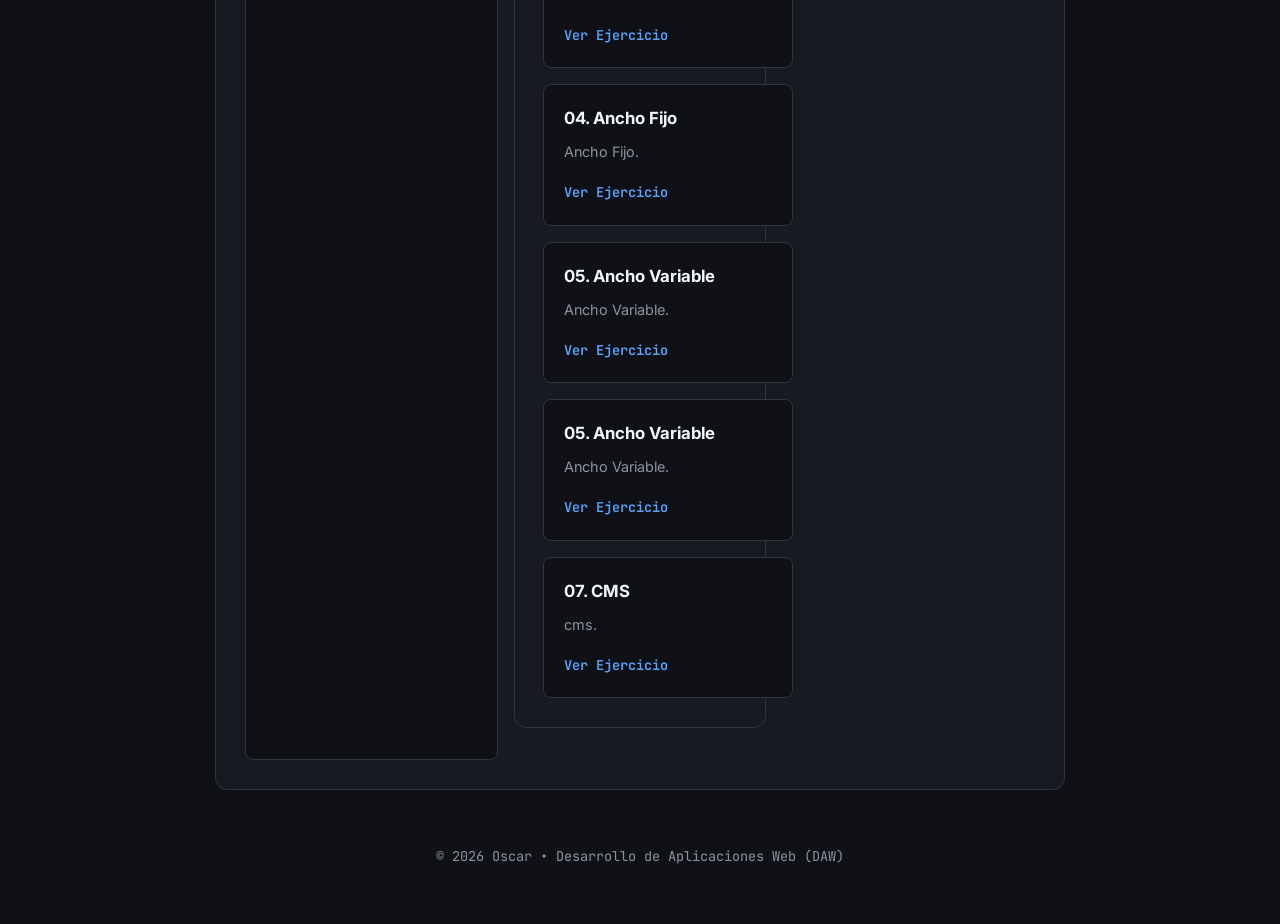
==== commit 238b8429: "Add project cards for Ancho Variable and CMS" ====
--- a/index.html
+++ b/index.html
@@ -435,6 +435,21 @@
           </article>
 
 
+                 <!-- Proyecto 6 del Tema 5 -->
+          <article class="project-card">
+            <h3>05. Ancho Variable</h3>
+            <p>Ancho Variable.</p>
+            <a href="" class="project-link">Ver Ejercicio </a>
+          </article>
+
+                    <!-- Proyecto 7 del Tema 5 -->
+          <article class="project-card">
+            <h3>07. CMS</h3>
+            <p>cms.</p>
+            <a href="https://drive.google.com/file/d/1RRxQ8ADHyXQukmNMvGskLlrlqwlkKIQ3/view?usp=drive_link" class="project-link">Ver Ejercicio </a>
+          </article>
+
+
     </main>
 
     <!-- PIE DE PÁGINA -->
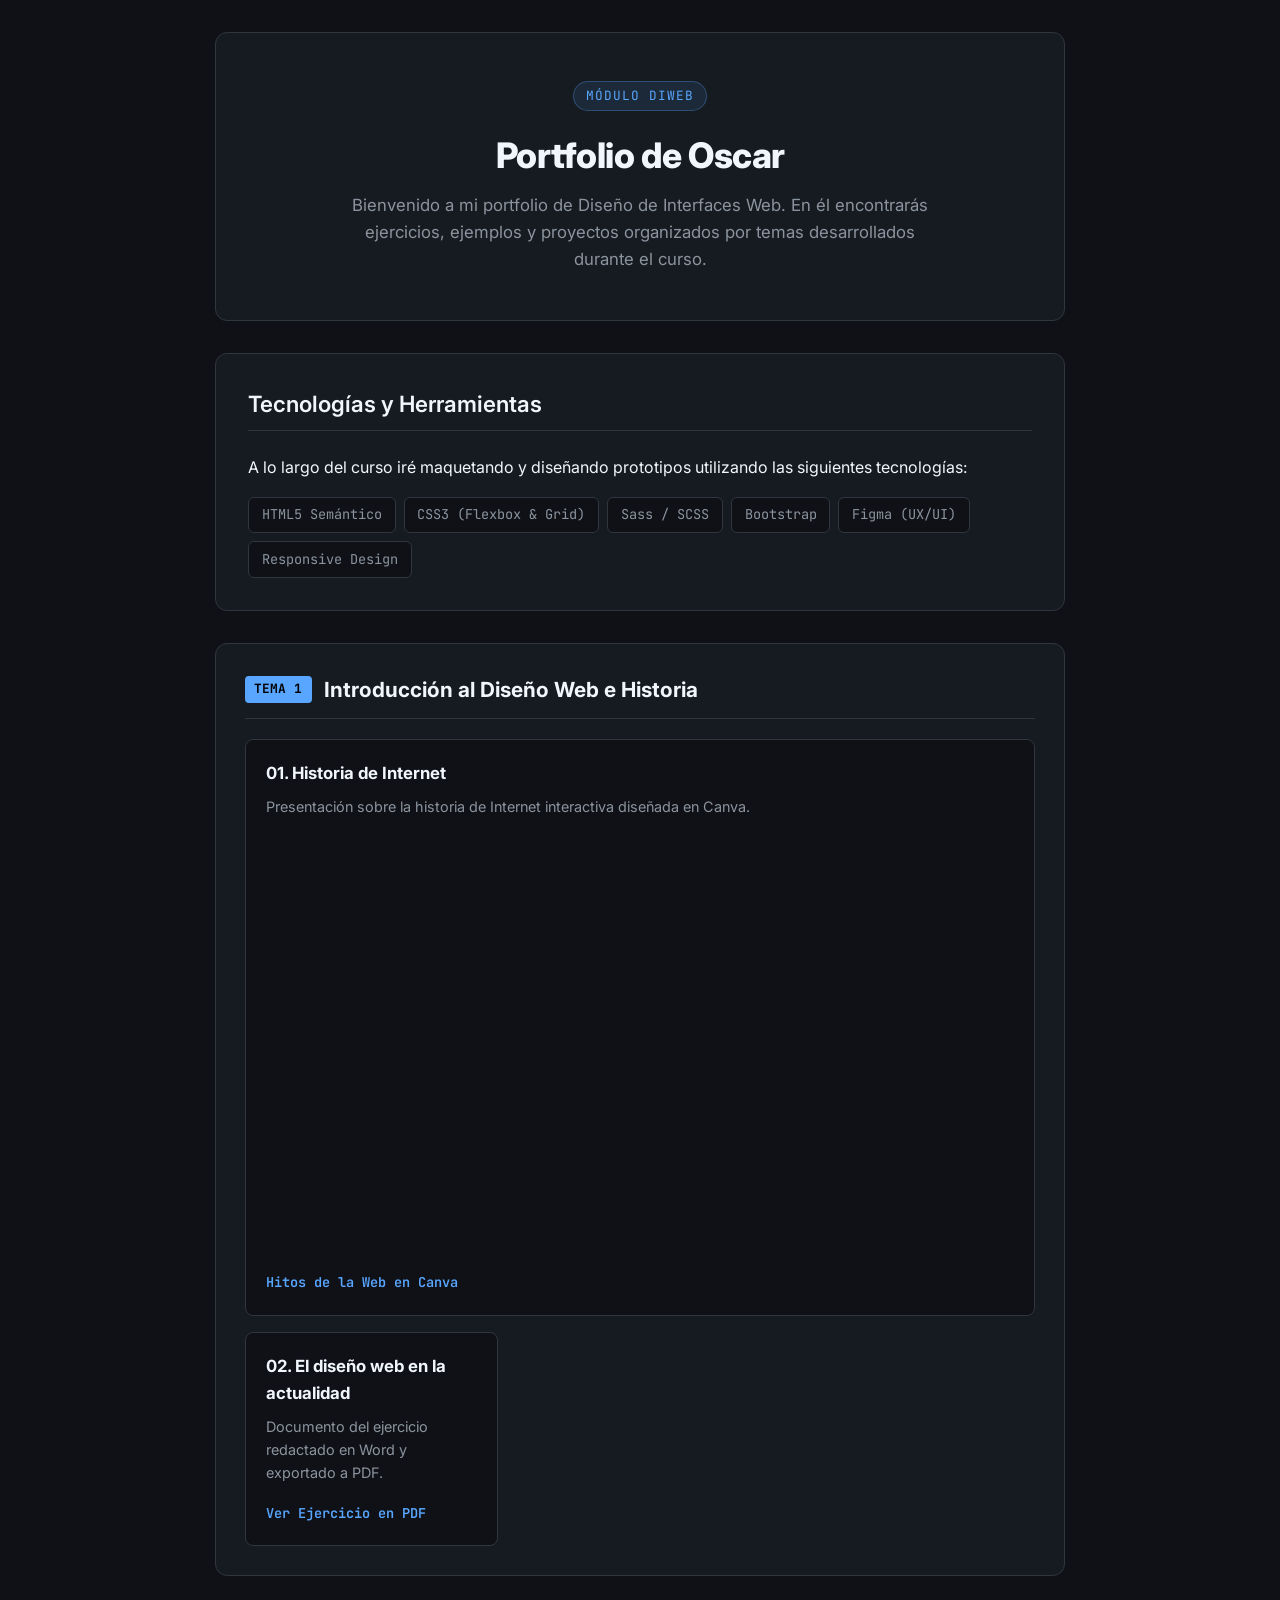
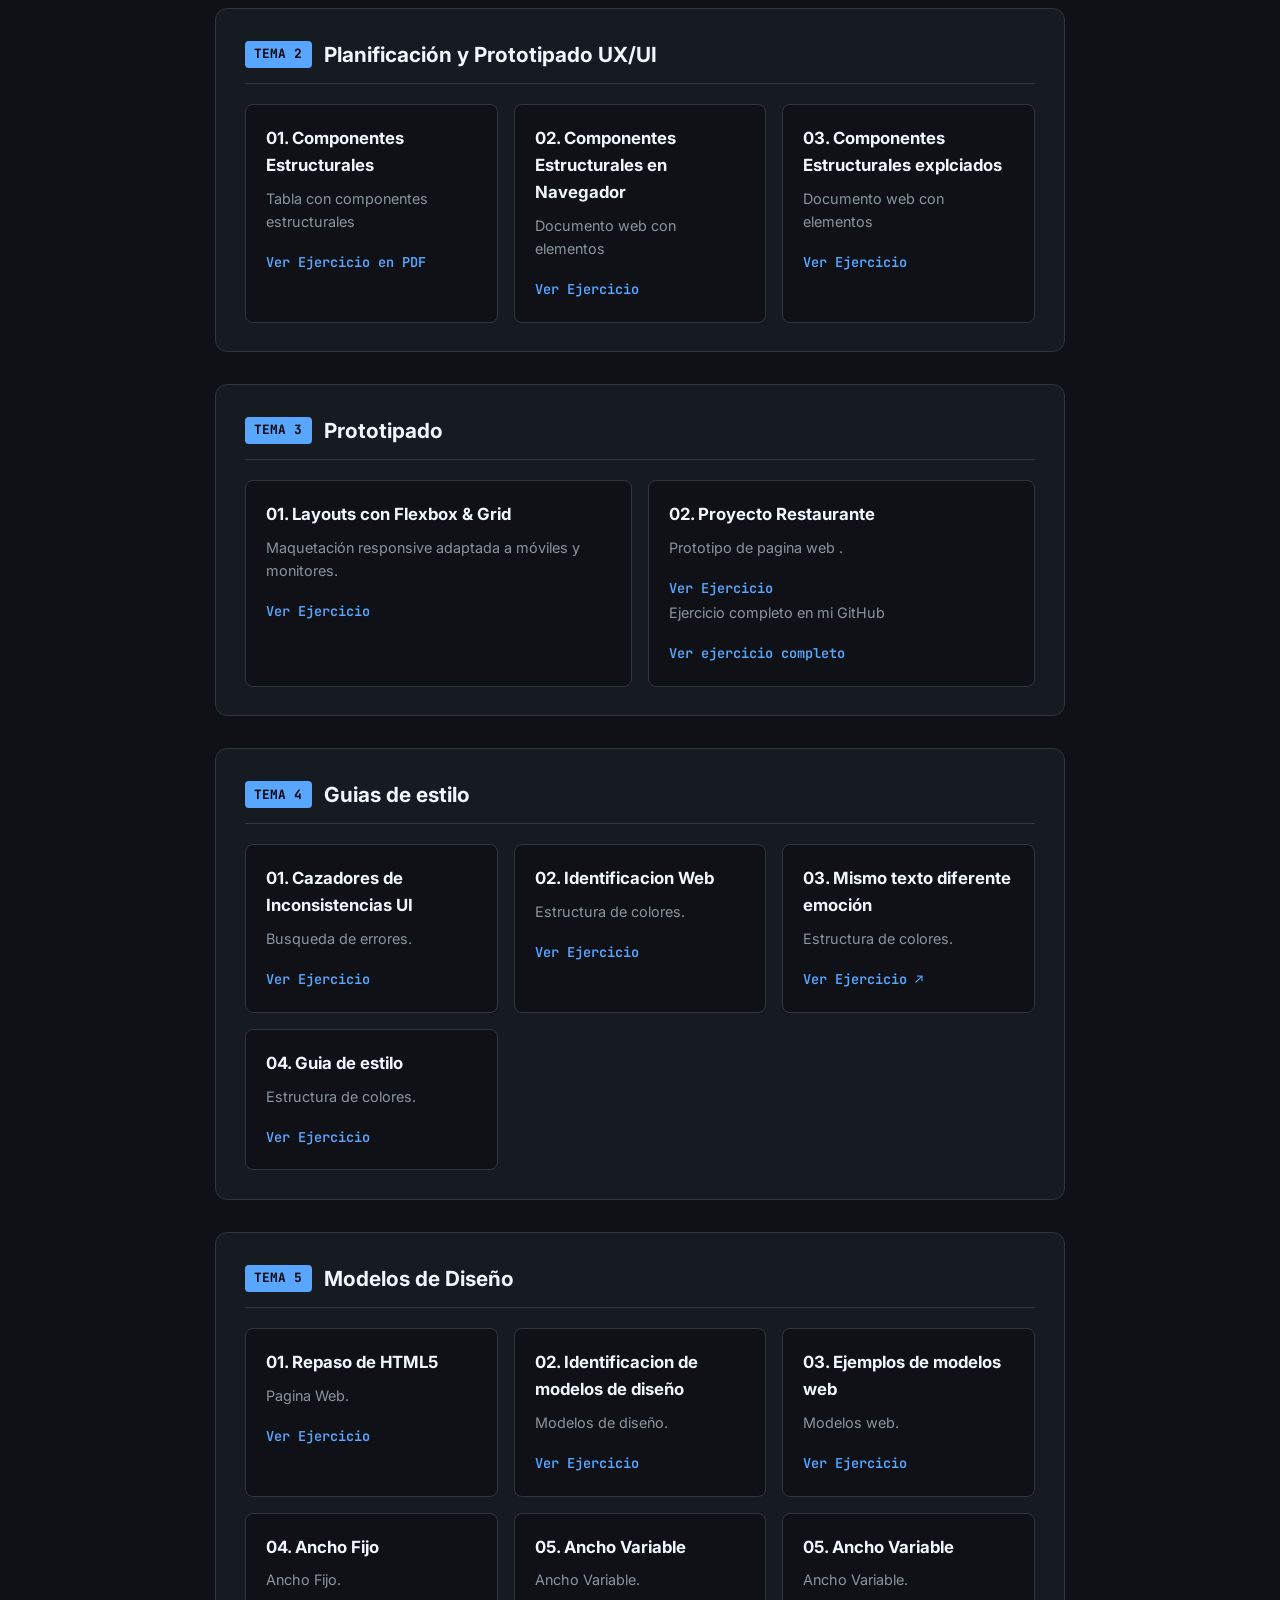
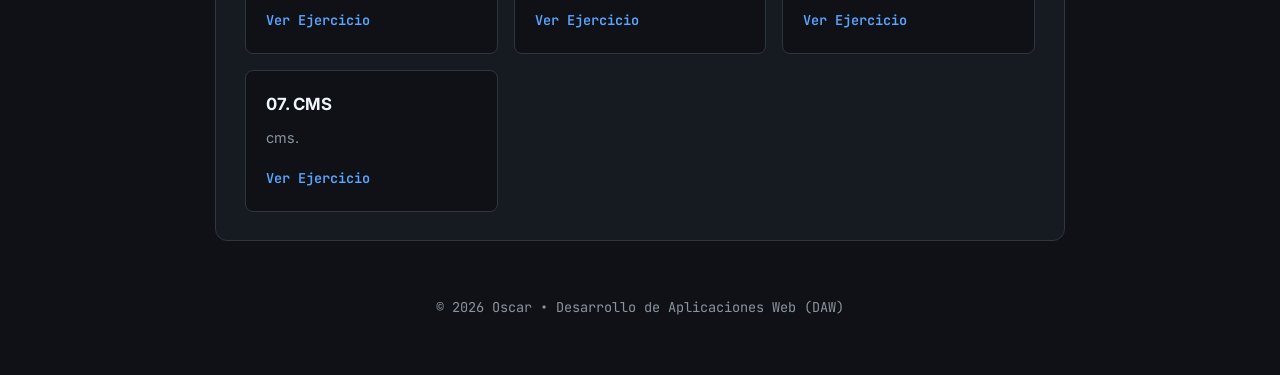
==== commit 0f647b00: "Update index.html" ====
--- a/index.html
+++ b/index.html
@@ -375,6 +375,9 @@
             <a href="https://www.figma.com/design/1Xg6j1XhgMl0igziYNbI8j/Sin-t%C3%ADtulo?node-id=0-1&t=hwxebZGVGwpnTAFQ-1" class="project-link">Ver Ejercicio </a>
           </article>
 
+        </div>
+      </div>
+
 
 
 
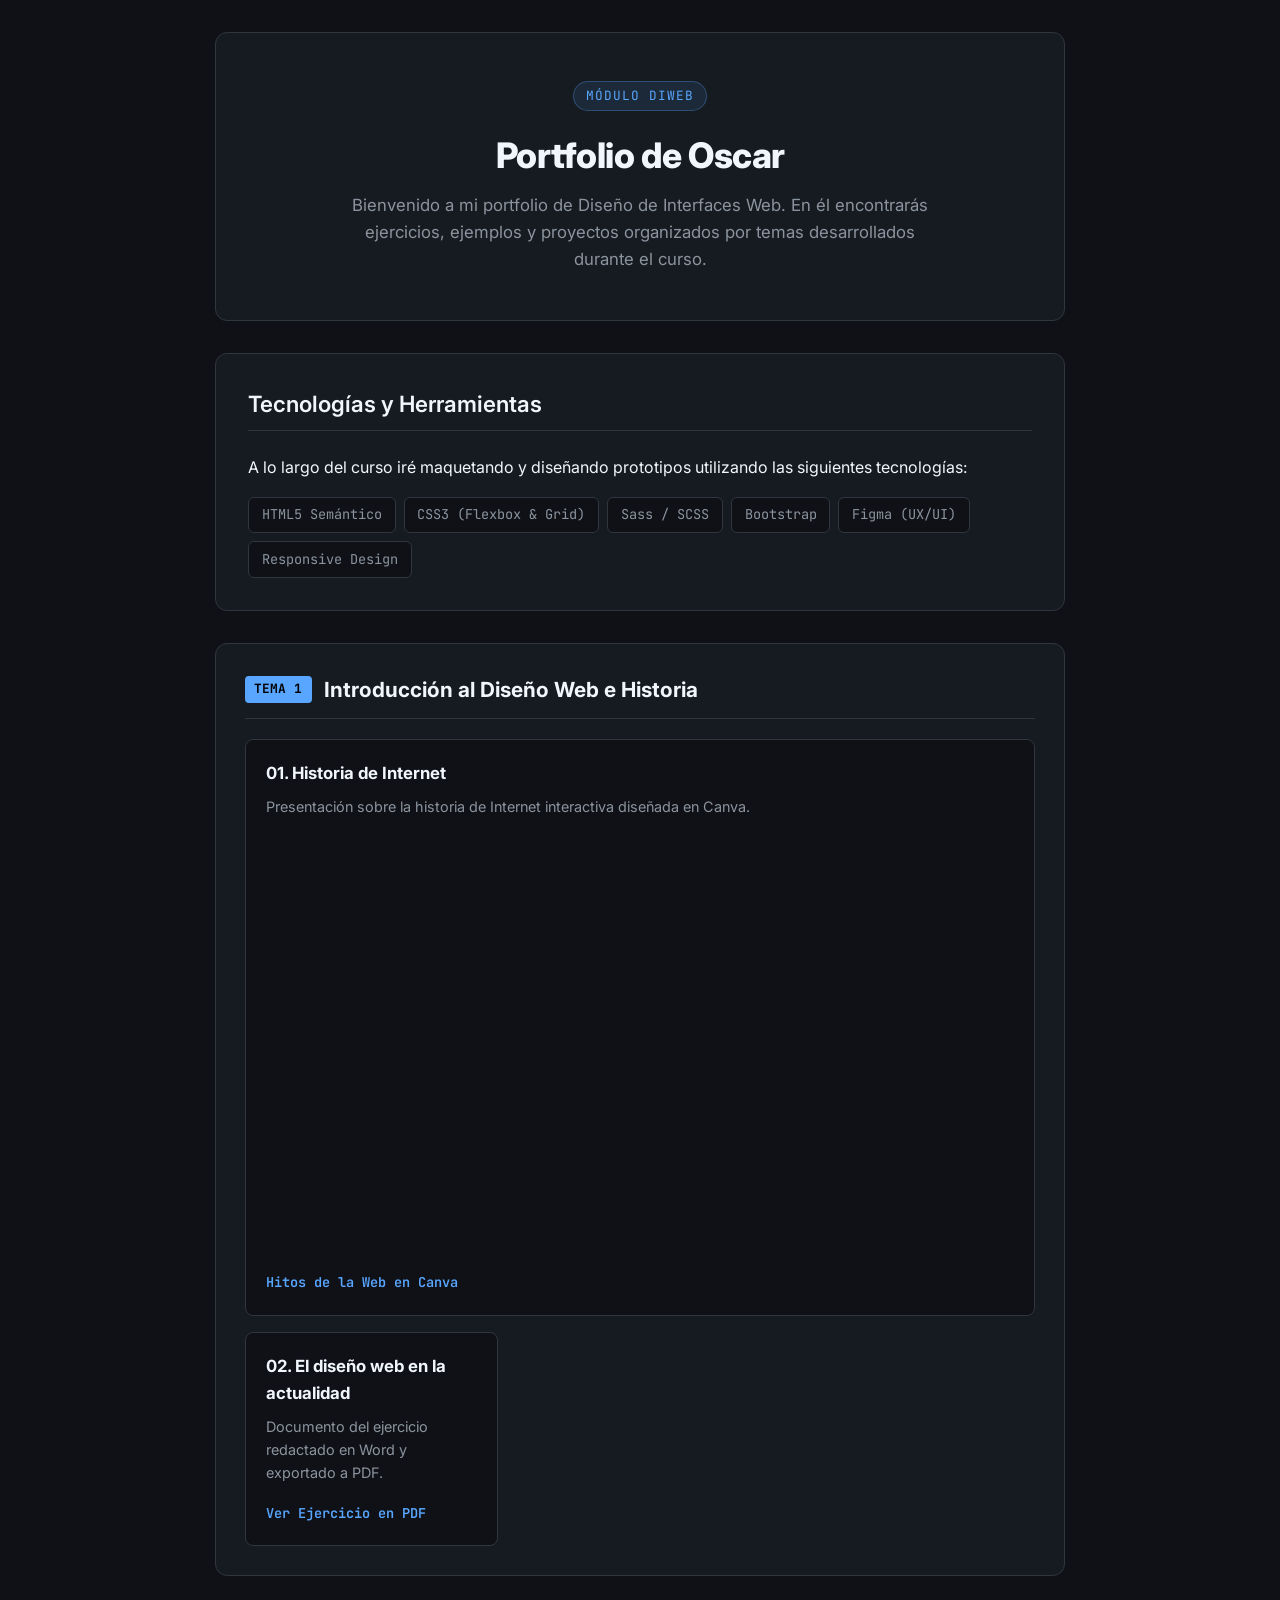
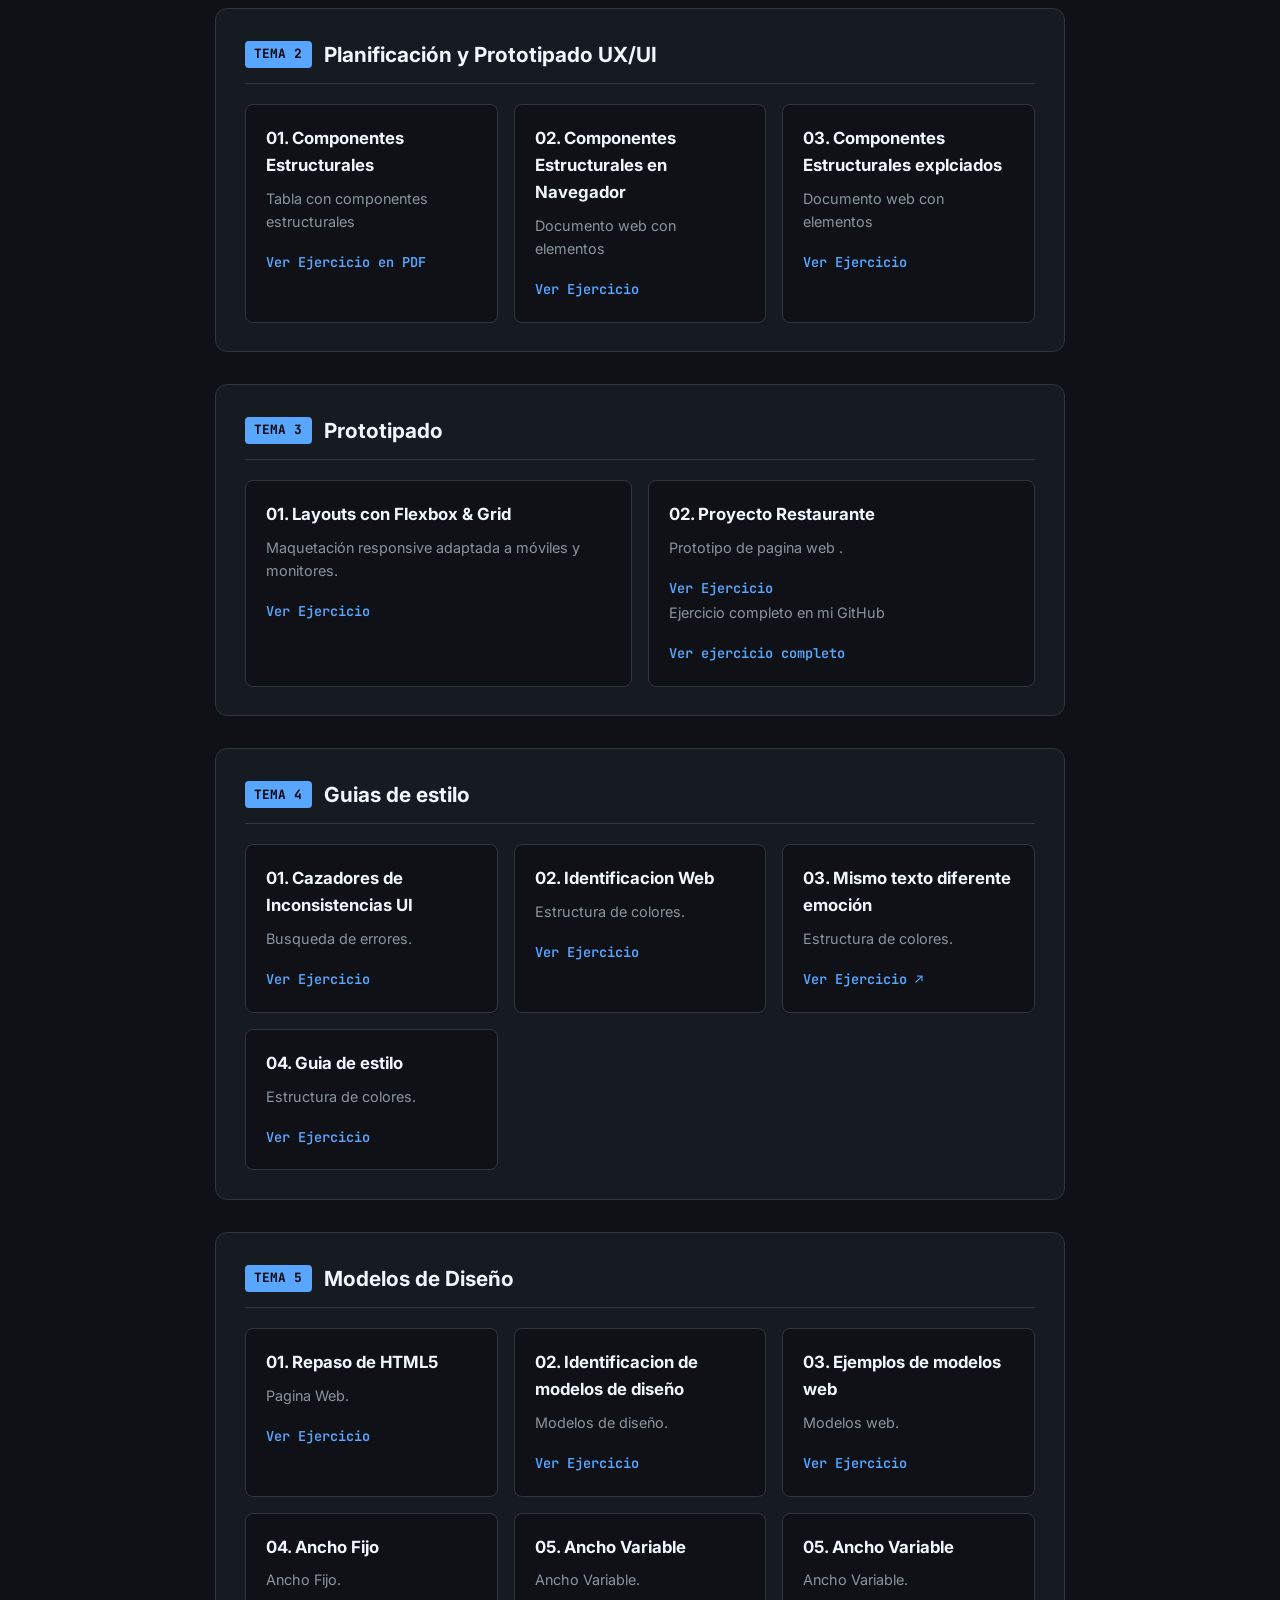
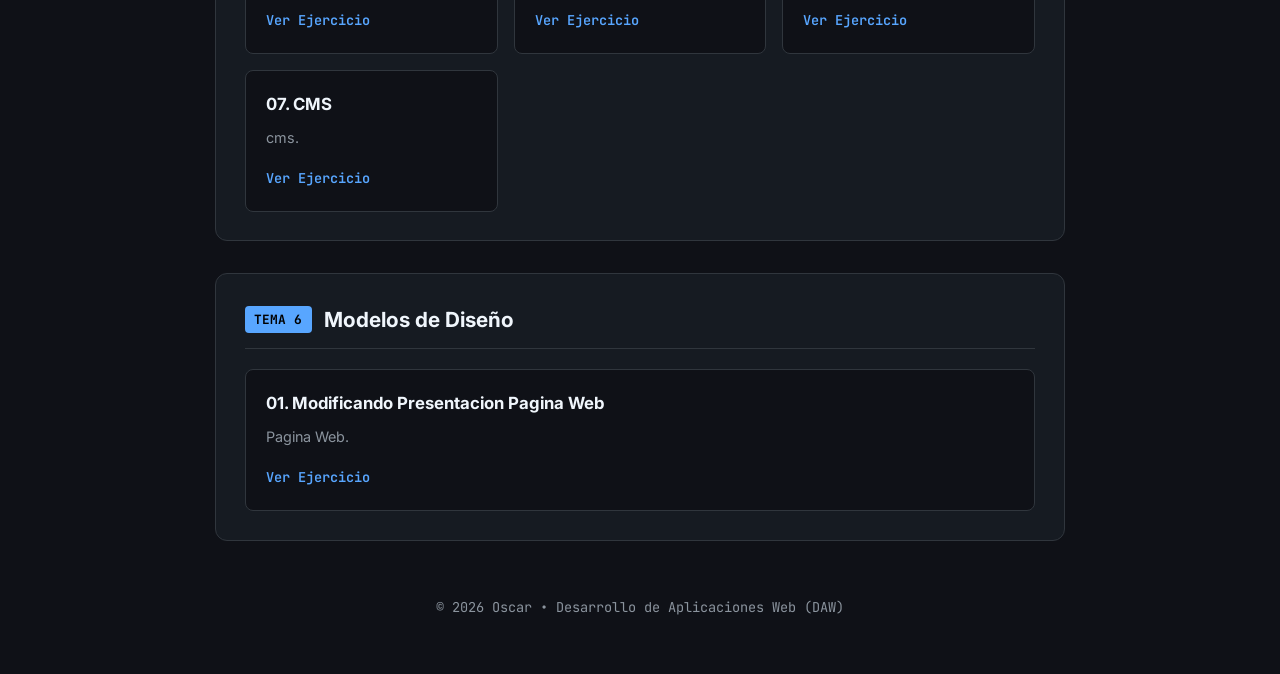
==== commit 0cda758a: "Add links for exercises in Tema 5 and Tema 6" ====
--- a/index.html
+++ b/index.html
@@ -442,7 +442,7 @@
           <article class="project-card">
             <h3>05. Ancho Variable</h3>
             <p>Ancho Variable.</p>
-            <a href="" class="project-link">Ver Ejercicio </a>
+            <a href="https://github.com/Oscar0000000/diweb/tree/main/Tema5/Ejercicios/Ejer6" class="project-link">Ver Ejercicio </a>
           </article>
 
                     <!-- Proyecto 7 del Tema 5 -->
@@ -451,6 +451,30 @@
             <p>cms.</p>
             <a href="https://drive.google.com/file/d/1RRxQ8ADHyXQukmNMvGskLlrlqwlkKIQ3/view?usp=drive_link" class="project-link">Ver Ejercicio </a>
           </article>
+
+        </div>
+      </div>
+
+
+
+        <!-- ==================== TEMA 6 ==================== -->
+      <div class="theme-block">
+        <div class="theme-header">
+          <span class="theme-badge">TEMA 6</span>
+          <h2 class="theme-title">Modelos de Diseño</h2>
+        </div>
+
+        <div class="projects-grid">
+          
+          <!-- Proyecto 1 del Tema 6 -->
+          <article class="project-card">
+            <h3>01. Modificando Presentacion Pagina Web</h3>
+            <p>Pagina Web.</p>
+            <a href="https://github.com/Oscar0000000/diweb/tree/main/Tema6" class="project-link">Ver Ejercicio </a>
+          </article>
+
+        </div>
+      </div>
 
 
     </main>
